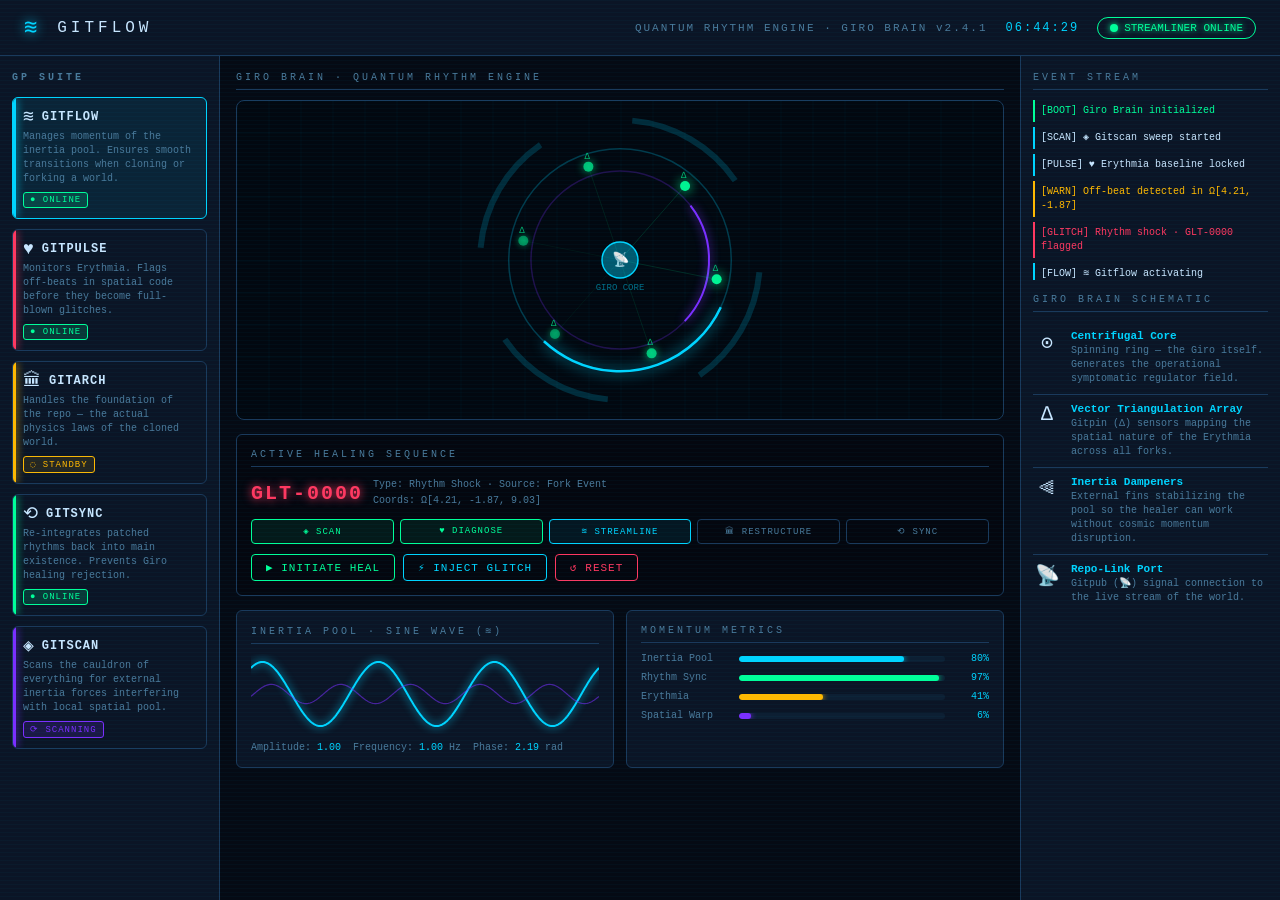
==== index.html @ 31a095eb "Plan: rebuild dashboard as Bio-Digital Feedback Loop Co-authored-by: www-infinity4 <269986462+www-in" ====
<!DOCTYPE html>
<html lang="en">
<head>
  <meta charset="UTF-8" />
  <meta name="viewport" content="width=device-width, initial-scale=1.0" />
  <title>Gitflow ≋ — The Streamliner AI</title>
  <style>
    /* ─── Reset & Base ─────────────────────────────────────────────────── */
    *, *::before, *::after { box-sizing: border-box; margin: 0; padding: 0; }

    :root {
      --bg:         #050a14;
      --panel:      #0b1526;
      --border:     #1a3a5c;
      --accent:     #00d4ff;
      --accent2:    #7b2fff;
      --green:      #00ff99;
      --amber:      #ffb800;
      --red:        #ff3860;
      --text:       #c8e6ff;
      --text-dim:   #4a7a9b;
      --glow:       0 0 12px var(--accent);
    }

    html, body {
      height: 100%;
      background: var(--bg);
      color: var(--text);
      font-family: 'Courier New', Courier, monospace;
      font-size: 13px;
      overflow-x: hidden;
    }

    /* ─── Scanline overlay ─────────────────────────────────────────────── */
    body::before {
      content: '';
      pointer-events: none;
      position: fixed;
      inset: 0;
      background: repeating-linear-gradient(
        0deg,
        transparent,
        transparent 3px,
        rgba(0,212,255,.03) 3px,
        rgba(0,212,255,.03) 4px
      );
      z-index: 9999;
    }

    /* ─── Layout ───────────────────────────────────────────────────────── */
    .shell {
      display: grid;
      grid-template-rows: 56px 1fr;
      grid-template-columns: 220px 1fr 260px;
      height: 100vh;
      gap: 0;
    }

    /* ─── Top bar ──────────────────────────────────────────────────────── */
    .topbar {
      grid-column: 1 / -1;
      display: flex;
      align-items: center;
      gap: 18px;
      padding: 0 24px;
      border-bottom: 1px solid var(--border);
      background: var(--panel);
      position: relative;
    }
    .topbar .logo {
      font-size: 22px;
      letter-spacing: 2px;
      color: var(--accent);
      text-shadow: var(--glow);
    }
    .topbar .title {
      font-size: 16px;
      letter-spacing: 4px;
      text-transform: uppercase;
    }
    .topbar .subtitle {
      color: var(--text-dim);
      font-size: 11px;
      letter-spacing: 2px;
      margin-left: auto;
    }
    .topbar .clock {
      color: var(--accent);
      font-size: 12px;
      letter-spacing: 2px;
    }
    #status-pill {
      display: flex;
      align-items: center;
      gap: 6px;
      padding: 4px 12px;
      border: 1px solid var(--green);
      border-radius: 20px;
      font-size: 11px;
      color: var(--green);
      text-shadow: 0 0 6px var(--green);
    }
    .pulse-dot {
      width: 8px; height: 8px;
      border-radius: 50%;
      background: var(--green);
      box-shadow: 0 0 6px var(--green);
      animation: blink 1.2s ease-in-out infinite;
    }

    /* ─── Left sidebar — GP Suite ──────────────────────────────────────── */
    .sidebar-left {
      border-right: 1px solid var(--border);
      background: var(--panel);
      padding: 16px 12px;
      overflow-y: auto;
    }
    .sidebar-left h2 {
      font-size: 10px;
      letter-spacing: 3px;
      color: var(--text-dim);
      text-transform: uppercase;
      margin-bottom: 14px;
    }
    .ai-card {
      border: 1px solid var(--border);
      border-radius: 6px;
      padding: 10px;
      margin-bottom: 10px;
      cursor: pointer;
      transition: border-color .2s, background .2s;
      position: relative;
      overflow: hidden;
    }
    .ai-card::before {
      content: '';
      position: absolute;
      left: 0; top: 0; bottom: 0;
      width: 3px;
    }
    .ai-card:hover { background: rgba(0,212,255,.05); }
    .ai-card.active { border-color: var(--accent); background: rgba(0,212,255,.08); }

    .ai-card[data-ai="gitflow"]::before   { background: var(--accent); box-shadow: 0 0 8px var(--accent); }
    .ai-card[data-ai="gitpulse"]::before  { background: var(--red);    box-shadow: 0 0 8px var(--red); }
    .ai-card[data-ai="gitarch"]::before   { background: var(--amber);  box-shadow: 0 0 8px var(--amber); }
    .ai-card[data-ai="gitsync"]::before   { background: var(--green);  box-shadow: 0 0 8px var(--green); }
    .ai-card[data-ai="gitscan"]::before   { background: var(--accent2);box-shadow: 0 0 8px var(--accent2); }

    .ai-header { display: flex; align-items: center; gap: 8px; margin-bottom: 4px; }
    .ai-symbol { font-size: 18px; line-height: 1; }
    .ai-name   { font-size: 12px; font-weight: bold; letter-spacing: 1px; }
    .ai-role   { font-size: 10px; color: var(--text-dim); line-height: 1.4; }
    .ai-badge  {
      font-size: 9px;
      padding: 2px 6px;
      border-radius: 3px;
      margin-top: 6px;
      display: inline-block;
      letter-spacing: 1px;
      text-transform: uppercase;
    }
    .badge-online  { background: rgba(0,255,153,.15); color: var(--green); border: 1px solid var(--green); }
    .badge-standby { background: rgba(255,184,0,.1);  color: var(--amber); border: 1px solid var(--amber); }
    .badge-scan    { background: rgba(123,47,255,.15); color: var(--accent2); border: 1px solid var(--accent2); }

    /* ─── Centre — Main canvas ─────────────────────────────────────────── */
    .main {
      padding: 16px;
      display: flex;
      flex-direction: column;
      gap: 14px;
      overflow-y: auto;
    }

    .section-title {
      font-size: 10px;
      letter-spacing: 3px;
      color: var(--text-dim);
      text-transform: uppercase;
      border-bottom: 1px solid var(--border);
      padding-bottom: 6px;
      margin-bottom: 10px;
    }

    /* Giro Brain canvas */
    #giro-canvas-wrap {
      position: relative;
      width: 100%;
      aspect-ratio: 16/9;
      max-height: 320px;
      background: #020810;
      border: 1px solid var(--border);
      border-radius: 8px;
      overflow: hidden;
    }
    #giro-canvas { display: block; width: 100%; height: 100%; }

    /* Inertia pool + flow controls */
    .flow-row {
      display: grid;
      grid-template-columns: 1fr 1fr;
      gap: 12px;
    }
    .panel-box {
      background: var(--panel);
      border: 1px solid var(--border);
      border-radius: 6px;
      padding: 14px;
    }

    /* Sine wave canvas */
    #wave-canvas { display: block; width: 100%; }

    /* Momentum meter */
    .meter-row {
      display: flex;
      align-items: center;
      gap: 8px;
      margin-bottom: 8px;
    }
    .meter-label { width: 90px; font-size: 10px; color: var(--text-dim); }
    .meter-bar {
      flex: 1;
      height: 6px;
      background: #0d1f33;
      border-radius: 3px;
      overflow: hidden;
    }
    .meter-fill {
      height: 100%;
      border-radius: 3px;
      transition: width .4s;
    }
    .meter-fill.accent  { background: var(--accent);  box-shadow: 0 0 6px var(--accent); }
    .meter-fill.green   { background: var(--green);   box-shadow: 0 0 6px var(--green); }
    .meter-fill.amber   { background: var(--amber);   box-shadow: 0 0 6px var(--amber); }
    .meter-fill.accent2 { background: var(--accent2); box-shadow: 0 0 6px var(--accent2); }
    .meter-val { width: 36px; text-align: right; font-size: 10px; color: var(--accent); }

    /* Action buttons */
    .btn-row { display: flex; gap: 8px; flex-wrap: wrap; margin-top: 8px; }
    .btn {
      padding: 6px 14px;
      border: 1px solid var(--accent);
      background: transparent;
      color: var(--accent);
      font-family: inherit;
      font-size: 11px;
      letter-spacing: 1px;
      cursor: pointer;
      border-radius: 4px;
      transition: background .2s, box-shadow .2s;
    }
    .btn:hover {
      background: rgba(0,212,255,.12);
      box-shadow: var(--glow);
    }
    .btn.danger {
      border-color: var(--red);
      color: var(--red);
    }
    .btn.danger:hover {
      background: rgba(255,56,96,.12);
      box-shadow: 0 0 10px var(--red);
    }
    .btn.success {
      border-color: var(--green);
      color: var(--green);
    }
    .btn.success:hover {
      background: rgba(0,255,153,.12);
      box-shadow: 0 0 10px var(--green);
    }

    /* ─── Right sidebar — Events & Schematic ───────────────────────────── */
    .sidebar-right {
      border-left: 1px solid var(--border);
      background: var(--panel);
      padding: 16px 12px;
      overflow-y: auto;
      display: flex;
      flex-direction: column;
      gap: 14px;
    }

    /* Event log */
    #event-log {
      list-style: none;
      display: flex;
      flex-direction: column;
      gap: 5px;
      max-height: 180px;
      overflow-y: auto;
    }
    #event-log li {
      font-size: 10px;
      padding: 4px 6px;
      border-left: 2px solid var(--border);
      line-height: 1.4;
    }
    #event-log li.info  { border-color: var(--accent); }
    #event-log li.warn  { border-color: var(--amber);  color: var(--amber); }
    #event-log li.error { border-color: var(--red);    color: var(--red); }
    #event-log li.ok    { border-color: var(--green);  color: var(--green); }

    /* Schematic legend */
    .schematic-item {
      display: flex;
      align-items: flex-start;
      gap: 10px;
      padding: 8px 0;
      border-bottom: 1px solid var(--border);
    }
    .schematic-item:last-child { border-bottom: none; }
    .schematic-icon { font-size: 20px; flex-shrink: 0; width: 28px; text-align: center; }
    .schematic-info h4 { font-size: 11px; margin-bottom: 2px; color: var(--accent); }
    .schematic-info p  { font-size: 10px; color: var(--text-dim); line-height: 1.4; }

    /* ─── Glitch healing panel ─────────────────────────────────────────── */
    .heal-panel {
      background: #04070f;
      border: 1px solid var(--border);
      border-radius: 6px;
      padding: 14px;
    }
    .heal-target {
      display: flex;
      align-items: center;
      gap: 10px;
      margin-bottom: 10px;
    }
    .glitch-id {
      font-size: 20px;
      font-weight: bold;
      color: var(--red);
      text-shadow: 0 0 10px var(--red);
      letter-spacing: 2px;
    }
    .glitch-meta { font-size: 10px; color: var(--text-dim); line-height: 1.6; }
    .progress-steps {
      display: flex;
      gap: 6px;
      margin-bottom: 10px;
      flex-wrap: wrap;
    }
    .step {
      flex: 1;
      min-width: 80px;
      padding: 6px 4px;
      text-align: center;
      border: 1px solid var(--border);
      border-radius: 4px;
      font-size: 9px;
      letter-spacing: 1px;
      text-transform: uppercase;
      transition: all .3s;
    }
    .step.done    { border-color: var(--green);  color: var(--green);  background: rgba(0,255,153,.08); }
    .step.active  { border-color: var(--accent); color: var(--accent); background: rgba(0,212,255,.08);
                    animation: step-glow .8s ease-in-out infinite alternate; }
    .step.pending { color: var(--text-dim); }

    /* ─── Keyframes ────────────────────────────────────────────────────── */
    @keyframes blink {
      0%, 100% { opacity: 1; }
      50%       { opacity: .2; }
    }
    @keyframes step-glow {
      from { box-shadow: none; }
      to   { box-shadow: 0 0 8px var(--accent); }
    }
    @keyframes spin {
      from { transform: rotate(0deg); }
      to   { transform: rotate(360deg); }
    }

    /* ─── Responsive tweaks ────────────────────────────────────────────── */
    @media (max-width: 900px) {
      .shell {
        grid-template-columns: 1fr;
        grid-template-rows: 56px auto auto auto;
      }
      .sidebar-left, .sidebar-right { border: none; border-bottom: 1px solid var(--border); }
      .flow-row { grid-template-columns: 1fr; }
    }
  </style>
</head>
<body>
<div class="shell">

  <!-- ── Top bar ─────────────────────────────────────────────────────── -->
  <header class="topbar">
    <span class="logo">≋</span>
    <span class="title">Gitflow</span>
    <span class="subtitle">QUANTUM RHYTHM ENGINE · GIRO BRAIN v2.4.1</span>
    <span class="clock" id="clock">--:--:--</span>
    <div id="status-pill">
      <div class="pulse-dot"></div>
      STREAMLINER ONLINE
    </div>
  </header>

  <!-- ── Left sidebar — GP Suite ─────────────────────────────────────── -->
  <aside class="sidebar-left">
    <h2>GP Suite</h2>

    <div class="ai-card active" data-ai="gitflow" onclick="selectAI('gitflow')">
      <div class="ai-header">
        <span class="ai-symbol">≋</span>
        <span class="ai-name">GITFLOW</span>
      </div>
      <div class="ai-role">Manages momentum of the inertia pool. Ensures smooth transitions when cloning or forking a world.</div>
      <span class="ai-badge badge-online">● Online</span>
    </div>

    <div class="ai-card" data-ai="gitpulse" onclick="selectAI('gitpulse')">
      <div class="ai-header">
        <span class="ai-symbol">♥</span>
        <span class="ai-name">GITPULSE</span>
      </div>
      <div class="ai-role">Monitors Erythmia. Flags off-beats in spatial code before they become full-blown glitches.</div>
      <span class="ai-badge badge-online">● Online</span>
    </div>

    <div class="ai-card" data-ai="gitarch" onclick="selectAI('gitarch')">
      <div class="ai-header">
        <span class="ai-symbol">🏛</span>
        <span class="ai-name">GITARCH</span>
      </div>
      <div class="ai-role">Handles the foundation of the repo — the actual physics laws of the cloned world.</div>
      <span class="ai-badge badge-standby">◌ Standby</span>
    </div>

    <div class="ai-card" data-ai="gitsync" onclick="selectAI('gitsync')">
      <div class="ai-header">
        <span class="ai-symbol">⟲</span>
        <span class="ai-name">GITSYNC</span>
      </div>
      <div class="ai-role">Re-integrates patched rhythms back into main existence. Prevents Giro healing rejection.</div>
      <span class="ai-badge badge-online">● Online</span>
    </div>

    <div class="ai-card" data-ai="gitscan" onclick="selectAI('gitscan')">
      <div class="ai-header">
        <span class="ai-symbol">◈</span>
        <span class="ai-name">GITSCAN</span>
      </div>
      <div class="ai-role">Scans the cauldron of everything for external inertia forces interfering with local spatial pool.</div>
      <span class="ai-badge badge-scan">⟳ Scanning</span>
    </div>
  </aside>

  <!-- ── Main canvas ──────────────────────────────────────────────────── -->
  <main class="main">

    <!-- Giro Brain -->
    <div>
      <div class="section-title">Giro Brain · Quantum Rhythm Engine</div>
      <div id="giro-canvas-wrap">
        <canvas id="giro-canvas"></canvas>
      </div>
    </div>

    <!-- World-Glitch Healing Panel -->
    <div class="heal-panel">
      <div class="section-title">Active Healing Sequence</div>
      <div class="heal-target">
        <span class="glitch-id" id="glitch-id">GLT-0000</span>
        <div class="glitch-meta">
          <div id="glitch-type">Type: Rhythm Shock · Source: Fork Event</div>
          <div id="glitch-coords">Coords: Ω[4.21, -1.87, 9.03]</div>
        </div>
      </div>
      <div class="progress-steps" id="heal-steps">
        <div class="step done"   id="step-scan">◈ SCAN</div>
        <div class="step done"   id="step-diag">♥ DIAGNOSE</div>
        <div class="step active" id="step-flow">≋ STREAMLINE</div>
        <div class="step pending" id="step-arch">🏛 RESTRUCTURE</div>
        <div class="step pending" id="step-sync">⟲ SYNC</div>
      </div>
      <div class="btn-row">
        <button class="btn success" onclick="startHeal()">▶ INITIATE HEAL</button>
        <button class="btn" onclick="injectGlitch()">⚡ INJECT GLITCH</button>
        <button class="btn danger" onclick="resetHeal()">↺ RESET</button>
      </div>
    </div>

    <!-- Flow controls row -->
    <div class="flow-row">

      <!-- Inertia sine wave -->
      <div class="panel-box">
        <div class="section-title">Inertia Pool · Sine Wave (≋)</div>
        <canvas id="wave-canvas" height="80"></canvas>
        <div style="margin-top:8px; font-size:10px; color:var(--text-dim);">
          Amplitude: <span id="wave-amp" style="color:var(--accent)">1.00</span>&nbsp;
          Frequency: <span id="wave-freq" style="color:var(--accent)">1.00</span> Hz&nbsp;
          Phase: <span id="wave-phase" style="color:var(--accent)">0.00</span> rad
        </div>
      </div>

      <!-- Momentum meters -->
      <div class="panel-box">
        <div class="section-title">Momentum Metrics</div>
        <div class="meter-row">
          <div class="meter-label">Inertia Pool</div>
          <div class="meter-bar"><div class="meter-fill accent" id="m-inertia" style="width:78%"></div></div>
          <div class="meter-val" id="v-inertia">78%</div>
        </div>
        <div class="meter-row">
          <div class="meter-label">Rhythm Sync</div>
          <div class="meter-bar"><div class="meter-fill green" id="m-rhythm" style="width:91%"></div></div>
          <div class="meter-val" id="v-rhythm">91%</div>
        </div>
        <div class="meter-row">
          <div class="meter-label">Erythmia</div>
          <div class="meter-bar"><div class="meter-fill amber" id="m-erythmia" style="width:34%"></div></div>
          <div class="meter-val" id="v-erythmia">34%</div>
        </div>
        <div class="meter-row">
          <div class="meter-label">Spatial Warp</div>
          <div class="meter-bar"><div class="meter-fill accent2" id="m-warp" style="width:12%"></div></div>
          <div class="meter-val" id="v-warp">12%</div>
        </div>
      </div>
    </div>

  </main>

  <!-- ── Right sidebar — Events & Schematic ──────────────────────────── -->
  <aside class="sidebar-right">

    <div>
      <div class="section-title">Event Stream</div>
      <ul id="event-log">
        <li class="ok">[BOOT] Giro Brain initialized</li>
        <li class="info">[SCAN] ◈ Gitscan sweep started</li>
        <li class="info">[PULSE] ♥ Erythmia baseline locked</li>
        <li class="warn">[WARN] Off-beat detected in Ω[4.21, -1.87]</li>
        <li class="error">[GLITCH] Rhythm shock · GLT-0000 flagged</li>
        <li class="info">[FLOW] ≋ Gitflow activating streamliner</li>
      </ul>
    </div>

    <div>
      <div class="section-title">Giro Brain Schematic</div>

      <div class="schematic-item">
        <div class="schematic-icon">⊙</div>
        <div class="schematic-info">
          <h4>Centrifugal Core</h4>
          <p>Spinning ring — the Giro itself. Generates the operational symptomatic regulator field.</p>
        </div>
      </div>

      <div class="schematic-item">
        <div class="schematic-icon">∆</div>
        <div class="schematic-info">
          <h4>Vector Triangulation Array</h4>
          <p>Gitpin (∆) sensors mapping the spatial nature of the Erythmia across all forks.</p>
        </div>
      </div>

      <div class="schematic-item">
        <div class="schematic-icon">⫷</div>
        <div class="schematic-info">
          <h4>Inertia Dampeners</h4>
          <p>External fins stabilizing the pool so the healer can work without cosmic momentum disruption.</p>
        </div>
      </div>

      <div class="schematic-item">
        <div class="schematic-icon">📡</div>
        <div class="schematic-info">
          <h4>Repo-Link Port</h4>
          <p>Gitpub (📡) signal connection to the live stream of the world.</p>
        </div>
      </div>
    </div>

  </aside>

</div><!-- .shell -->

<script>
/* ================================================================
   GITFLOW ≋ — The Streamliner AI
   Dashboard runtime — all vanilla JS / Canvas
   ================================================================ */

// ── Clock ────────────────────────────────────────────────────────
function updateClock() {
  document.getElementById('clock').textContent =
    new Date().toLocaleTimeString('en-GB', { hour12: false });
}
updateClock();
setInterval(updateClock, 1000);

// ── AI card selection ─────────────────────────────────────────────
function selectAI(name) {
  document.querySelectorAll('.ai-card').forEach(c => c.classList.remove('active'));
  const card = document.querySelector('[data-ai="' + name + '"]');
  if (card) card.classList.add('active');
  addEvent('info', '[SELECT] ' + name.toUpperCase() + ' brought into focus');
}

// ── Event log ─────────────────────────────────────────────────────
const MAX_LOG = 30;
function addEvent(type, msg) {
  const log = document.getElementById('event-log');
  const li  = document.createElement('li');
  li.className = type;
  li.textContent = msg;
  log.prepend(li);
  while (log.children.length > MAX_LOG) log.removeChild(log.lastChild);
}

// ── Giro Brain Canvas ─────────────────────────────────────────────
const giroCanvas = document.getElementById('giro-canvas');
const gCtx = giroCanvas.getContext('2d');
let giroTime = 0;

function resizeGiroCanvas() {
  const wrap = document.getElementById('giro-canvas-wrap');
  giroCanvas.width  = wrap.clientWidth;
  giroCanvas.height = wrap.clientHeight;
}
resizeGiroCanvas();
window.addEventListener('resize', resizeGiroCanvas);

function drawGiro(ts) {
  giroTime = ts * 0.001;
  const W = giroCanvas.width, H = giroCanvas.height;
  const cx = W / 2, cy = H / 2;

  gCtx.clearRect(0, 0, W, H);

  // Background grid
  gCtx.strokeStyle = 'rgba(0,212,255,0.04)';
  gCtx.lineWidth = 1;
  for (let x = 0; x < W; x += 32) {
    gCtx.beginPath(); gCtx.moveTo(x, 0); gCtx.lineTo(x, H); gCtx.stroke();
  }
  for (let y = 0; y < H; y += 32) {
    gCtx.beginPath(); gCtx.moveTo(0, y); gCtx.lineTo(W, y); gCtx.stroke();
  }

  // Inertia Dampener fins (4 outer arcs)
  const dampR = Math.min(W, H) * 0.44;
  for (let i = 0; i < 4; i++) {
    const ang = (i / 4) * Math.PI * 2 + giroTime * 0.08;
    gCtx.beginPath();
    gCtx.arc(cx, cy, dampR, ang, ang + Math.PI * 0.28);
    gCtx.strokeStyle = 'rgba(0,212,255,0.18)';
    gCtx.lineWidth = 6;
    gCtx.stroke();
  }

  // Centrifugal Core — spinning double ring
  const r1 = Math.min(W, H) * 0.35;
  const r2 = Math.min(W, H) * 0.28;
  const angle1 =  giroTime * 0.4;
  const angle2 = -giroTime * 0.6;

  // Outer ring
  gCtx.beginPath();
  gCtx.arc(cx, cy, r1, 0, Math.PI * 2);
  gCtx.strokeStyle = 'rgba(0,212,255,0.25)';
  gCtx.lineWidth = 1.5;
  gCtx.stroke();

  // Spinning arc on outer ring
  gCtx.beginPath();
  gCtx.arc(cx, cy, r1, angle1, angle1 + Math.PI * 0.6);
  gCtx.strokeStyle = '#00d4ff';
  gCtx.lineWidth = 2.5;
  gCtx.shadowColor = '#00d4ff';
  gCtx.shadowBlur = 14;
  gCtx.stroke();
  gCtx.shadowBlur = 0;

  // Inner ring
  gCtx.beginPath();
  gCtx.arc(cx, cy, r2, 0, Math.PI * 2);
  gCtx.strokeStyle = 'rgba(123,47,255,0.25)';
  gCtx.lineWidth = 1.5;
  gCtx.stroke();

  // Spinning arc on inner ring (reverse)
  gCtx.beginPath();
  gCtx.arc(cx, cy, r2, angle2, angle2 + Math.PI * 0.45);
  gCtx.strokeStyle = '#7b2fff';
  gCtx.lineWidth = 2;
  gCtx.shadowColor = '#7b2fff';
  gCtx.shadowBlur = 10;
  gCtx.stroke();
  gCtx.shadowBlur = 0;

  // Vector Triangulation Array — 6 Gitpin ∆ nodes orbiting
  const nodeR = Math.min(W, H) * 0.31;
  for (let i = 0; i < 6; i++) {
    const a = (i / 6) * Math.PI * 2 + giroTime * 0.18;
    const nx = cx + Math.cos(a) * nodeR;
    const ny = cy + Math.sin(a) * nodeR;

    // Node circle
    gCtx.beginPath();
    gCtx.arc(nx, ny, 5, 0, Math.PI * 2);
    const pulse = (Math.sin(giroTime * 2 + i) + 1) / 2;
    gCtx.fillStyle = `rgba(0,255,153,${0.4 + pulse * 0.6})`;
    gCtx.shadowColor = '#00ff99';
    gCtx.shadowBlur = 6 + pulse * 6;
    gCtx.fill();
    gCtx.shadowBlur = 0;

    // Triangle symbol
    gCtx.fillStyle = 'rgba(0,255,153,0.7)';
    gCtx.font = '9px Courier New';
    gCtx.fillText('∆', nx - 4, ny - 8);

    // Line to centre
    gCtx.beginPath();
    gCtx.moveTo(cx, cy);
    gCtx.lineTo(nx, ny);
    gCtx.strokeStyle = `rgba(0,255,153,${0.05 + pulse * 0.1})`;
    gCtx.lineWidth = 1;
    gCtx.stroke();
  }

  // Repo-Link Port — central 📡 indicator
  const coreR = 18;
  gCtx.beginPath();
  gCtx.arc(cx, cy, coreR, 0, Math.PI * 2);
  const corePulse = (Math.sin(giroTime * 1.5) + 1) / 2;
  gCtx.fillStyle = `rgba(0,212,255,${0.15 + corePulse * 0.25})`;
  gCtx.fill();
  gCtx.strokeStyle = '#00d4ff';
  gCtx.lineWidth = 1.5;
  gCtx.stroke();

  gCtx.fillStyle = '#00d4ff';
  gCtx.font = '14px serif';
  gCtx.textAlign = 'center';
  gCtx.textBaseline = 'middle';
  gCtx.fillText('📡', cx, cy);
  gCtx.textAlign = 'left';
  gCtx.textBaseline = 'alphabetic';

  // Label
  gCtx.fillStyle = 'rgba(0,212,255,0.5)';
  gCtx.font = '9px Courier New';
  gCtx.textAlign = 'center';
  gCtx.fillText('GIRO CORE', cx, cy + 30);
  gCtx.textAlign = 'left';

  requestAnimationFrame(drawGiro);
}
requestAnimationFrame(drawGiro);

// ── Sine Wave canvas (inertia pool) ───────────────────────────────
const waveCanvas = document.getElementById('wave-canvas');
const wCtx = waveCanvas.getContext('2d');
let waveTime = 0;
let waveAmplitude = 1.0;
let waveFrequency = 1.0;

function resizeWaveCanvas() {
  waveCanvas.width = waveCanvas.parentElement.clientWidth - 28;
}
resizeWaveCanvas();
window.addEventListener('resize', resizeWaveCanvas);

function drawWave(ts) {
  waveTime = ts * 0.001;
  const W = waveCanvas.width, H = waveCanvas.height;
  wCtx.clearRect(0, 0, W, H);

  // Grid
  wCtx.strokeStyle = 'rgba(0,212,255,0.05)';
  wCtx.lineWidth = 1;
  wCtx.beginPath(); wCtx.moveTo(0, H / 2); wCtx.lineTo(W, H / 2); wCtx.stroke();

  // Main wave (≋)
  const amp  = (H / 2 - 8) * waveAmplitude;
  const freq = waveFrequency;
  wCtx.beginPath();
  for (let x = 0; x <= W; x++) {
    const t = (x / W) * Math.PI * 2 * 3 * freq - waveTime * 2;
    const y = H / 2 + Math.sin(t) * amp;
    x === 0 ? wCtx.moveTo(x, y) : wCtx.lineTo(x, y);
  }
  wCtx.strokeStyle = '#00d4ff';
  wCtx.lineWidth = 2;
  wCtx.shadowColor = '#00d4ff';
  wCtx.shadowBlur = 8;
  wCtx.stroke();
  wCtx.shadowBlur = 0;

  // Secondary harmonic (dampened)
  wCtx.beginPath();
  for (let x = 0; x <= W; x++) {
    const t = (x / W) * Math.PI * 2 * 5 * freq - waveTime * 3.1;
    const y = H / 2 + Math.sin(t) * amp * 0.3;
    x === 0 ? wCtx.moveTo(x, y) : wCtx.lineTo(x, y);
  }
  wCtx.strokeStyle = 'rgba(123,47,255,0.55)';
  wCtx.lineWidth = 1.2;
  wCtx.stroke();

  // Update labels
  document.getElementById('wave-amp').textContent   = waveAmplitude.toFixed(2);
  document.getElementById('wave-freq').textContent  = waveFrequency.toFixed(2);
  document.getElementById('wave-phase').textContent = ((waveTime * 2) % (Math.PI * 2)).toFixed(2);

  requestAnimationFrame(drawWave);
}
requestAnimationFrame(drawWave);

// ── Momentum meters auto-fluctuation ─────────────────────────────
const meters = [
  { fill: 'm-inertia',  val: 'v-inertia',  base: 78, spread: 12, cls: 'accent'  },
  { fill: 'm-rhythm',   val: 'v-rhythm',   base: 91, spread:  6, cls: 'green'   },
  { fill: 'm-erythmia', val: 'v-erythmia', base: 34, spread: 18, cls: 'amber'   },
  { fill: 'm-warp',     val: 'v-warp',     base: 12, spread:  8, cls: 'accent2' },
];
let meterPhase = 0;
function updateMeters() {
  meterPhase += 0.04;
  meters.forEach((m, i) => {
    const v = Math.max(2, Math.min(99,
      m.base + Math.sin(meterPhase + i * 1.3) * m.spread));
    const vr = Math.round(v);
    document.getElementById(m.fill).style.width = vr + '%';
    document.getElementById(m.val).textContent  = vr + '%';
  });
}
setInterval(updateMeters, 250);

// ── Healing sequence ──────────────────────────────────────────────
const STEPS = ['step-scan', 'step-diag', 'step-flow', 'step-arch', 'step-sync'];
let healIndex = 2; // 0-based current step (scan & diag pre-done)
let healTimer = null;

function setStepState(idx, state) {
  const el = document.getElementById(STEPS[idx]);
  if (!el) return;
  el.className = 'step ' + state;
}

function advanceHeal() {
  if (healIndex >= STEPS.length) {
    addEvent('ok', '[HEAL] ✓ Glitch ' + document.getElementById('glitch-id').textContent + ' resolved');
    clearInterval(healTimer);
    healTimer = null;
    // Increase wave amplitude briefly to show "relief"
    waveAmplitude = 0.4;
    waveFrequency = 0.7;
    setTimeout(() => { waveAmplitude = 1.0; waveFrequency = 1.0; }, 3000);
    return;
  }
  setStepState(healIndex - 1, 'done');
  setStepState(healIndex, 'active');
  const stepNames = ['scanning', 'diagnosing', 'streamlining', 'restructuring', 'syncing'];
  addEvent('info', '[HEAL] Step ' + (healIndex + 1) + '/5 — ' + stepNames[healIndex]);
  healIndex++;
}

function startHeal() {
  if (healTimer) return;
  if (healIndex >= STEPS.length) resetHeal();
  healTimer = setInterval(advanceHeal, 1600);
  addEvent('ok', '[FLOW] ≋ Heal sequence initiated for ' + document.getElementById('glitch-id').textContent);
}

function resetHeal() {
  clearInterval(healTimer);
  healTimer = null;
  healIndex = 2;
  STEPS.forEach((_, i) => setStepState(i, i < 2 ? 'done' : (i === 2 ? 'active' : 'pending')));
  addEvent('warn', '[RESET] Healing sequence reset');
  waveAmplitude = 1.0;
  waveFrequency = 1.0;
}

function injectGlitch() {
  const ids = ['GLT-' + String(Math.floor(Math.random() * 9999)).padStart(4, '0')];
  const types = [
    'Type: Rhythm Shock · Source: Fork Event',
    'Type: Inertia Overflow · Source: Clone Cascade',
    'Type: Phase Desync · Source: Parallel Branch',
    'Type: Erythmia Spike · Source: Merge Conflict',
  ];
  const coords = [
    'Coords: Ω[' + (Math.random() * 10 - 5).toFixed(2) + ', ' +
                    (Math.random() * 10 - 5).toFixed(2) + ', ' +
                    (Math.random() * 10).toFixed(2) + ']',
  ];
  document.getElementById('glitch-id').textContent   = ids[0];
  document.getElementById('glitch-type').textContent = types[Math.floor(Math.random() * types.length)];
  document.getElementById('glitch-coords').textContent = coords[0];
  resetHeal();
  healIndex = 0;
  STEPS.forEach((_, i) => setStepState(i, 'pending'));
  addEvent('error', '[GLITCH] New glitch injected: ' + ids[0]);
  waveAmplitude = 1.8;
  waveFrequency = 2.4;
  setTimeout(() => { waveAmplitude = 1.0; waveFrequency = 1.0; }, 2000);
}

// ── Periodic auto-events ──────────────────────────────────────────
const autoEvents = [
  ['info',  '[SCAN] ◈ Sector sweep complete — 0 new threats'],
  ['info',  '[PULSE] ♥ Erythmia within nominal range'],
  ['info',  '[FLOW] ≋ Inertia pool pressure: nominal'],
  ['info',  '[SYNC] ⟲ Rhythm patch queued for main existence'],
  ['warn',  '[WARN] Micro-turbulence in inertia pool detected'],
  ['info',  '[ARCH] 🏛 Physics constants verified'],
  ['ok',    '[REPO] 📡 Gitpub signal stable · 42 ms latency'],
  ['info',  '[FLOW] ≋ Streamliner dampeners engaged'],
];
let autoIdx = 0;
setInterval(() => {
  const ev = autoEvents[autoIdx % autoEvents.length];
  addEvent(ev[0], ev[1]);
  autoIdx++;
}, 3500);
</script>
</body>
</html>
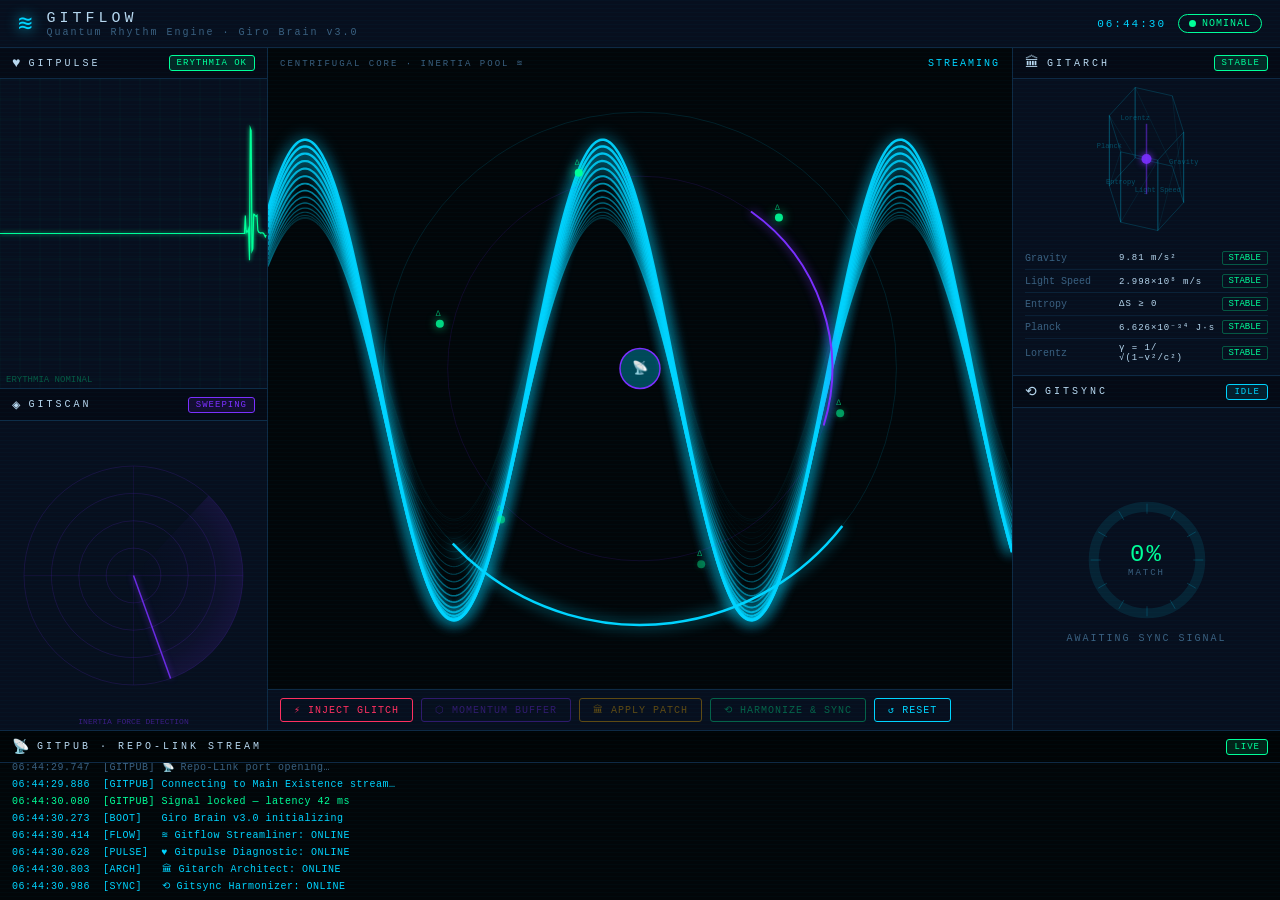
==== commit 80103155: "Save existing dashboard; plan F1 game build Co-authored-by: www-infinity4 <269986462+www-infinity4@u" ====
--- a/index.html
+++ b/index.html
@@ -3,928 +3,1094 @@
 <head>
   <meta charset="UTF-8" />
   <meta name="viewport" content="width=device-width, initial-scale=1.0" />
-  <title>Gitflow ≋ — The Streamliner AI</title>
+  <title>Gitflow ≋ — Quantum Rhythm Engine</title>
   <style>
-    /* ─── Reset & Base ─────────────────────────────────────────────────── */
+    /* ── Reset ───────────────────────────────────────────────────────── */
     *, *::before, *::after { box-sizing: border-box; margin: 0; padding: 0; }
 
     :root {
-      --bg:         #050a14;
-      --panel:      #0b1526;
-      --border:     #1a3a5c;
-      --accent:     #00d4ff;
-      --accent2:    #7b2fff;
-      --green:      #00ff99;
-      --amber:      #ffb800;
-      --red:        #ff3860;
-      --text:       #c8e6ff;
-      --text-dim:   #4a7a9b;
-      --glow:       0 0 12px var(--accent);
-    }
-
-    html, body {
-      height: 100%;
-      background: var(--bg);
-      color: var(--text);
-      font-family: 'Courier New', Courier, monospace;
-      font-size: 13px;
-      overflow-x: hidden;
-    }
-
-    /* ─── Scanline overlay ─────────────────────────────────────────────── */
-    body::before {
-      content: '';
-      pointer-events: none;
-      position: fixed;
-      inset: 0;
-      background: repeating-linear-gradient(
-        0deg,
-        transparent,
-        transparent 3px,
-        rgba(0,212,255,.03) 3px,
-        rgba(0,212,255,.03) 4px
-      );
-      z-index: 9999;
-    }
-
-    /* ─── Layout ───────────────────────────────────────────────────────── */
+      --bg:       #030810;
+      --panel:    #070f1e;
+      --border:   #0e2a45;
+      --accent:   #00d4ff;
+      --accent2:  #7b2fff;
+      --green:    #00ff99;
+      --amber:    #ffb800;
+      --red:      #ff3060;
+      --text:     #b8d8f0;
+      --dim:      #3a6080;
+      --glow-c:   0 0 14px var(--accent);
+    }
+
+    html, body { height: 100%; background: var(--bg); color: var(--text);
+      font-family: 'Courier New', Courier, monospace; font-size: 12px;
+      overflow: hidden; }
+
+    /* scanline overlay */
+    body::before { content: ''; pointer-events: none; position: fixed; inset: 0;
+      background: repeating-linear-gradient(0deg, transparent, transparent 3px,
+        rgba(0,212,255,.025) 3px, rgba(0,212,255,.025) 4px); z-index: 9999; }
+
+    /* ── Shell grid ──────────────────────────────────────────────────── */
     .shell {
       display: grid;
-      grid-template-rows: 56px 1fr;
-      grid-template-columns: 220px 1fr 260px;
+      grid-template-rows: 48px 1fr 170px;
+      grid-template-columns: 268px 1fr 268px;
       height: 100vh;
-      gap: 0;
-    }
-
-    /* ─── Top bar ──────────────────────────────────────────────────────── */
-    .topbar {
+    }
+
+    /* ── Header ──────────────────────────────────────────────────────── */
+    .hdr {
       grid-column: 1 / -1;
-      display: flex;
-      align-items: center;
-      gap: 18px;
-      padding: 0 24px;
+      display: flex; align-items: center; gap: 14px;
+      padding: 0 18px;
+      background: var(--panel);
       border-bottom: 1px solid var(--border);
-      background: var(--panel);
-      position: relative;
-    }
-    .topbar .logo {
-      font-size: 22px;
-      letter-spacing: 2px;
-      color: var(--accent);
-      text-shadow: var(--glow);
-    }
-    .topbar .title {
-      font-size: 16px;
-      letter-spacing: 4px;
-      text-transform: uppercase;
-    }
-    .topbar .subtitle {
-      color: var(--text-dim);
-      font-size: 11px;
-      letter-spacing: 2px;
-      margin-left: auto;
-    }
-    .topbar .clock {
-      color: var(--accent);
-      font-size: 12px;
-      letter-spacing: 2px;
-    }
-    #status-pill {
-      display: flex;
-      align-items: center;
-      gap: 6px;
-      padding: 4px 12px;
-      border: 1px solid var(--green);
-      border-radius: 20px;
-      font-size: 11px;
-      color: var(--green);
-      text-shadow: 0 0 6px var(--green);
-    }
-    .pulse-dot {
-      width: 8px; height: 8px;
-      border-radius: 50%;
-      background: var(--green);
-      box-shadow: 0 0 6px var(--green);
-      animation: blink 1.2s ease-in-out infinite;
-    }
-
-    /* ─── Left sidebar — GP Suite ──────────────────────────────────────── */
-    .sidebar-left {
+    }
+    .hdr-logo { font-size: 24px; color: var(--accent); text-shadow: var(--glow-c);
+      animation: waveBreath 3s ease-in-out infinite; }
+    .hdr-title { font-size: 15px; letter-spacing: 4px; text-transform: uppercase; }
+    .hdr-sub { color: var(--dim); font-size: 10px; letter-spacing: 2px; }
+    .hdr-right { margin-left: auto; display: flex; align-items: center; gap: 12px; }
+    #hdr-clock { font-size: 11px; color: var(--accent); letter-spacing: 2px; }
+    .status-pill { display: flex; align-items: center; gap: 6px;
+      padding: 3px 10px; border-radius: 20px; border: 1px solid;
+      font-size: 10px; letter-spacing: 1px; text-transform: uppercase;
+      transition: all .4s; }
+    .status-pill.ok    { border-color: var(--green);  color: var(--green); }
+    .status-pill.warn  { border-color: var(--amber);  color: var(--amber); }
+    .status-pill.error { border-color: var(--red);    color: var(--red); animation: redPulse 1s infinite; }
+    .status-pill.buffer{ border-color: var(--accent2);color: var(--accent2); }
+    .blink-dot { width: 7px; height: 7px; border-radius: 50%;
+      background: currentColor; animation: blink 1.1s infinite; }
+
+    /* ── Left pane ───────────────────────────────────────────────────── */
+    .pane-left {
+      grid-row: 2; grid-column: 1;
+      display: flex; flex-direction: column;
       border-right: 1px solid var(--border);
       background: var(--panel);
-      padding: 16px 12px;
-      overflow-y: auto;
-    }
-    .sidebar-left h2 {
-      font-size: 10px;
-      letter-spacing: 3px;
-      color: var(--text-dim);
-      text-transform: uppercase;
-      margin-bottom: 14px;
-    }
-    .ai-card {
-      border: 1px solid var(--border);
-      border-radius: 6px;
-      padding: 10px;
-      margin-bottom: 10px;
-      cursor: pointer;
-      transition: border-color .2s, background .2s;
+      overflow: hidden;
+    }
+
+    /* ── Center ──────────────────────────────────────────────────────── */
+    .pane-center {
+      grid-row: 2; grid-column: 2;
+      display: flex; flex-direction: column;
+      background: #020609;
       position: relative;
       overflow: hidden;
     }
-    .ai-card::before {
-      content: '';
-      position: absolute;
-      left: 0; top: 0; bottom: 0;
-      width: 3px;
-    }
-    .ai-card:hover { background: rgba(0,212,255,.05); }
-    .ai-card.active { border-color: var(--accent); background: rgba(0,212,255,.08); }
-
-    .ai-card[data-ai="gitflow"]::before   { background: var(--accent); box-shadow: 0 0 8px var(--accent); }
-    .ai-card[data-ai="gitpulse"]::before  { background: var(--red);    box-shadow: 0 0 8px var(--red); }
-    .ai-card[data-ai="gitarch"]::before   { background: var(--amber);  box-shadow: 0 0 8px var(--amber); }
-    .ai-card[data-ai="gitsync"]::before   { background: var(--green);  box-shadow: 0 0 8px var(--green); }
-    .ai-card[data-ai="gitscan"]::before   { background: var(--accent2);box-shadow: 0 0 8px var(--accent2); }
-
-    .ai-header { display: flex; align-items: center; gap: 8px; margin-bottom: 4px; }
-    .ai-symbol { font-size: 18px; line-height: 1; }
-    .ai-name   { font-size: 12px; font-weight: bold; letter-spacing: 1px; }
-    .ai-role   { font-size: 10px; color: var(--text-dim); line-height: 1.4; }
-    .ai-badge  {
-      font-size: 9px;
-      padding: 2px 6px;
-      border-radius: 3px;
-      margin-top: 6px;
-      display: inline-block;
-      letter-spacing: 1px;
-      text-transform: uppercase;
-    }
-    .badge-online  { background: rgba(0,255,153,.15); color: var(--green); border: 1px solid var(--green); }
-    .badge-standby { background: rgba(255,184,0,.1);  color: var(--amber); border: 1px solid var(--amber); }
-    .badge-scan    { background: rgba(123,47,255,.15); color: var(--accent2); border: 1px solid var(--accent2); }
-
-    /* ─── Centre — Main canvas ─────────────────────────────────────────── */
-    .main {
-      padding: 16px;
-      display: flex;
-      flex-direction: column;
-      gap: 14px;
-      overflow-y: auto;
-    }
-
-    .section-title {
-      font-size: 10px;
-      letter-spacing: 3px;
-      color: var(--text-dim);
-      text-transform: uppercase;
-      border-bottom: 1px solid var(--border);
-      padding-bottom: 6px;
-      margin-bottom: 10px;
-    }
-
-    /* Giro Brain canvas */
-    #giro-canvas-wrap {
-      position: relative;
-      width: 100%;
-      aspect-ratio: 16/9;
-      max-height: 320px;
-      background: #020810;
-      border: 1px solid var(--border);
-      border-radius: 8px;
-      overflow: hidden;
-    }
-    #giro-canvas { display: block; width: 100%; height: 100%; }
-
-    /* Inertia pool + flow controls */
-    .flow-row {
-      display: grid;
-      grid-template-columns: 1fr 1fr;
-      gap: 12px;
-    }
-    .panel-box {
-      background: var(--panel);
-      border: 1px solid var(--border);
-      border-radius: 6px;
-      padding: 14px;
-    }
-
-    /* Sine wave canvas */
-    #wave-canvas { display: block; width: 100%; }
-
-    /* Momentum meter */
-    .meter-row {
-      display: flex;
-      align-items: center;
-      gap: 8px;
-      margin-bottom: 8px;
-    }
-    .meter-label { width: 90px; font-size: 10px; color: var(--text-dim); }
-    .meter-bar {
-      flex: 1;
-      height: 6px;
-      background: #0d1f33;
-      border-radius: 3px;
-      overflow: hidden;
-    }
-    .meter-fill {
-      height: 100%;
-      border-radius: 3px;
-      transition: width .4s;
-    }
-    .meter-fill.accent  { background: var(--accent);  box-shadow: 0 0 6px var(--accent); }
-    .meter-fill.green   { background: var(--green);   box-shadow: 0 0 6px var(--green); }
-    .meter-fill.amber   { background: var(--amber);   box-shadow: 0 0 6px var(--amber); }
-    .meter-fill.accent2 { background: var(--accent2); box-shadow: 0 0 6px var(--accent2); }
-    .meter-val { width: 36px; text-align: right; font-size: 10px; color: var(--accent); }
-
-    /* Action buttons */
-    .btn-row { display: flex; gap: 8px; flex-wrap: wrap; margin-top: 8px; }
-    .btn {
-      padding: 6px 14px;
-      border: 1px solid var(--accent);
-      background: transparent;
-      color: var(--accent);
-      font-family: inherit;
-      font-size: 11px;
-      letter-spacing: 1px;
-      cursor: pointer;
-      border-radius: 4px;
-      transition: background .2s, box-shadow .2s;
-    }
-    .btn:hover {
-      background: rgba(0,212,255,.12);
-      box-shadow: var(--glow);
-    }
-    .btn.danger {
-      border-color: var(--red);
-      color: var(--red);
-    }
-    .btn.danger:hover {
-      background: rgba(255,56,96,.12);
-      box-shadow: 0 0 10px var(--red);
-    }
-    .btn.success {
-      border-color: var(--green);
-      color: var(--green);
-    }
-    .btn.success:hover {
-      background: rgba(0,255,153,.12);
-      box-shadow: 0 0 10px var(--green);
-    }
-
-    /* ─── Right sidebar — Events & Schematic ───────────────────────────── */
-    .sidebar-right {
+
+    /* ── Right pane ──────────────────────────────────────────────────── */
+    .pane-right {
+      grid-row: 2; grid-column: 3;
+      display: flex; flex-direction: column;
       border-left: 1px solid var(--border);
       background: var(--panel);
-      padding: 16px 12px;
-      overflow-y: auto;
-      display: flex;
-      flex-direction: column;
-      gap: 14px;
-    }
-
-    /* Event log */
-    #event-log {
-      list-style: none;
-      display: flex;
-      flex-direction: column;
-      gap: 5px;
-      max-height: 180px;
-      overflow-y: auto;
-    }
-    #event-log li {
-      font-size: 10px;
-      padding: 4px 6px;
-      border-left: 2px solid var(--border);
-      line-height: 1.4;
-    }
-    #event-log li.info  { border-color: var(--accent); }
-    #event-log li.warn  { border-color: var(--amber);  color: var(--amber); }
-    #event-log li.error { border-color: var(--red);    color: var(--red); }
-    #event-log li.ok    { border-color: var(--green);  color: var(--green); }
-
-    /* Schematic legend */
-    .schematic-item {
-      display: flex;
-      align-items: flex-start;
-      gap: 10px;
-      padding: 8px 0;
+      overflow: hidden;
+    }
+
+    /* ── Terminal ────────────────────────────────────────────────────── */
+    .pane-terminal {
+      grid-column: 1 / -1; grid-row: 3;
+      background: #020609;
+      border-top: 1px solid var(--border);
+      display: flex; flex-direction: column;
+      overflow: hidden;
+    }
+
+    /* ── Section header (reused) ─────────────────────────────────────── */
+    .sec-hdr {
+      display: flex; align-items: center; gap: 8px;
+      padding: 7px 12px;
       border-bottom: 1px solid var(--border);
-    }
-    .schematic-item:last-child { border-bottom: none; }
-    .schematic-icon { font-size: 20px; flex-shrink: 0; width: 28px; text-align: center; }
-    .schematic-info h4 { font-size: 11px; margin-bottom: 2px; color: var(--accent); }
-    .schematic-info p  { font-size: 10px; color: var(--text-dim); line-height: 1.4; }
-
-    /* ─── Glitch healing panel ─────────────────────────────────────────── */
-    .heal-panel {
-      background: #04070f;
-      border: 1px solid var(--border);
-      border-radius: 6px;
-      padding: 14px;
-    }
-    .heal-target {
-      display: flex;
-      align-items: center;
-      gap: 10px;
-      margin-bottom: 10px;
-    }
-    .glitch-id {
-      font-size: 20px;
-      font-weight: bold;
-      color: var(--red);
-      text-shadow: 0 0 10px var(--red);
-      letter-spacing: 2px;
-    }
-    .glitch-meta { font-size: 10px; color: var(--text-dim); line-height: 1.6; }
-    .progress-steps {
-      display: flex;
-      gap: 6px;
-      margin-bottom: 10px;
+      background: rgba(0,0,0,.3);
+      flex-shrink: 0;
+    }
+    .sec-hdr .sym  { font-size: 14px; }
+    .sec-hdr .name { font-size: 10px; letter-spacing: 3px; text-transform: uppercase; }
+    .sec-hdr .badge {
+      margin-left: auto; font-size: 9px; padding: 2px 7px;
+      border-radius: 3px; letter-spacing: 1px; text-transform: uppercase; }
+    .badge-ok     { background: rgba(0,255,153,.12); color: var(--green); border: 1px solid var(--green); }
+    .badge-warn   { background: rgba(255,184,0,.1);  color: var(--amber); border: 1px solid var(--amber); }
+    .badge-err    { background: rgba(255,48,96,.12); color: var(--red);   border: 1px solid var(--red); }
+    .badge-scan   { background: rgba(123,47,255,.12);color: var(--accent2);border: 1px solid var(--accent2); }
+    .badge-info   { background: rgba(0,212,255,.1);  color: var(--accent);border: 1px solid var(--accent); }
+
+    /* ── Canvas wrappers ─────────────────────────────────────────────── */
+    .canvas-wrap { flex: 1; position: relative; overflow: hidden; }
+    .canvas-wrap canvas { position: absolute; inset: 0; width: 100%; height: 100%; }
+
+    /* ── Center overlay labels ───────────────────────────────────────── */
+    .core-label {
+      position: absolute; top: 10px; left: 12px;
+      font-size: 9px; letter-spacing: 2px; color: var(--dim);
+      text-transform: uppercase; pointer-events: none;
+    }
+    .core-state {
+      position: absolute; top: 10px; right: 12px;
+      font-size: 10px; letter-spacing: 2px; text-transform: uppercase;
+      pointer-events: none; transition: color .4s;
+    }
+
+    /* Momentum Buffer overlay */
+    #buffer-overlay {
+      position: absolute; inset: 0;
+      display: none; align-items: center; justify-content: center;
+      flex-direction: column; gap: 8px;
+      background: rgba(123,47,255,.08);
+      border: 2px solid rgba(123,47,255,.4);
+      pointer-events: none;
+    }
+    #buffer-overlay .buf-title {
+      font-size: 13px; letter-spacing: 4px; color: var(--accent2);
+      text-shadow: 0 0 12px var(--accent2); text-transform: uppercase; }
+    #buffer-overlay .buf-sub { font-size: 10px; color: var(--dim); letter-spacing: 2px; }
+
+    /* ── Action bar (center bottom) ──────────────────────────────────── */
+    .action-bar {
+      flex-shrink: 0;
+      display: flex; gap: 8px; padding: 8px 12px;
+      border-top: 1px solid var(--border);
+      background: var(--panel);
       flex-wrap: wrap;
     }
-    .step {
-      flex: 1;
-      min-width: 80px;
-      padding: 6px 4px;
-      text-align: center;
-      border: 1px solid var(--border);
-      border-radius: 4px;
-      font-size: 9px;
-      letter-spacing: 1px;
-      text-transform: uppercase;
-      transition: all .3s;
-    }
-    .step.done    { border-color: var(--green);  color: var(--green);  background: rgba(0,255,153,.08); }
-    .step.active  { border-color: var(--accent); color: var(--accent); background: rgba(0,212,255,.08);
-                    animation: step-glow .8s ease-in-out infinite alternate; }
-    .step.pending { color: var(--text-dim); }
-
-    /* ─── Keyframes ────────────────────────────────────────────────────── */
-    @keyframes blink {
-      0%, 100% { opacity: 1; }
-      50%       { opacity: .2; }
-    }
-    @keyframes step-glow {
-      from { box-shadow: none; }
-      to   { box-shadow: 0 0 8px var(--accent); }
-    }
-    @keyframes spin {
-      from { transform: rotate(0deg); }
-      to   { transform: rotate(360deg); }
-    }
-
-    /* ─── Responsive tweaks ────────────────────────────────────────────── */
-    @media (max-width: 900px) {
-      .shell {
-        grid-template-columns: 1fr;
-        grid-template-rows: 56px auto auto auto;
-      }
-      .sidebar-left, .sidebar-right { border: none; border-bottom: 1px solid var(--border); }
-      .flow-row { grid-template-columns: 1fr; }
+    .btn {
+      padding: 5px 13px;
+      border: 1px solid var(--accent); background: transparent;
+      color: var(--accent); font-family: inherit; font-size: 10px;
+      letter-spacing: 1px; cursor: pointer; border-radius: 3px;
+      text-transform: uppercase; transition: all .2s;
+    }
+    .btn:hover  { background: rgba(0,212,255,.1); box-shadow: var(--glow-c); }
+    .btn:disabled { opacity: .35; cursor: not-allowed; box-shadow: none; }
+    .btn.amber  { border-color: var(--amber); color: var(--amber); }
+    .btn.amber:hover { background: rgba(255,184,0,.1); box-shadow: 0 0 10px var(--amber); }
+    .btn.violet { border-color: var(--accent2); color: var(--accent2); }
+    .btn.violet:hover { background: rgba(123,47,255,.12); box-shadow: 0 0 10px var(--accent2); }
+    .btn.green  { border-color: var(--green); color: var(--green); }
+    .btn.green:hover  { background: rgba(0,255,153,.1); box-shadow: 0 0 10px var(--green); }
+    .btn.red    { border-color: var(--red); color: var(--red); }
+    .btn.red:hover    { background: rgba(255,48,96,.1); box-shadow: 0 0 10px var(--red); }
+
+    /* ── Gitarch wireframe section ───────────────────────────────────── */
+    .law-list {
+      padding: 8px 12px;
+      flex-shrink: 0;
+    }
+    .law-row {
+      display: flex; align-items: center; gap: 6px;
+      padding: 4px 0; border-bottom: 1px solid rgba(14,42,69,.6);
+      font-size: 10px; transition: all .3s;
+    }
+    .law-row:last-child { border-bottom: none; }
+    .law-name  { width: 88px; color: var(--dim); }
+    .law-val   { flex: 1; font-size: 9px; letter-spacing: 1px; }
+    .law-state { font-size: 9px; padding: 1px 6px; border-radius: 2px; }
+    .law-state.stable  { color: var(--green); border: 1px solid rgba(0,255,153,.3); }
+    .law-state.anomaly { color: var(--red);   border: 1px solid rgba(255,48,96,.4);
+      animation: redPulse 1s infinite; }
+    .law-state.patched { color: var(--amber); border: 1px solid rgba(255,184,0,.3); }
+
+    /* ── Gitsync progress ────────────────────────────────────────────── */
+    .sync-section {
+      flex: 1; display: flex; flex-direction: column; overflow: hidden;
+    }
+    .sync-body {
+      flex: 1; display: flex; align-items: center; justify-content: center;
+      flex-direction: column; gap: 8px; padding: 10px;
+    }
+    #sync-canvas-wrap { position: relative; width: 130px; height: 130px; }
+    #sync-canvas { position: absolute; inset: 0; width: 100%; height: 100%; }
+    .sync-pct {
+      position: absolute; inset: 0; display: flex; align-items: center;
+      justify-content: center; flex-direction: column;
+    }
+    .sync-pct .pct-num { font-size: 24px; color: var(--green); letter-spacing: 2px; }
+    .sync-pct .pct-lbl { font-size: 9px; color: var(--dim); letter-spacing: 2px; text-transform: uppercase; }
+    .sync-status { font-size: 10px; color: var(--dim); letter-spacing: 2px;
+      text-transform: uppercase; text-align: center; }
+
+    /* ── Terminal ────────────────────────────────────────────────────── */
+    #terminal-lines {
+      flex: 1; overflow-y: auto; padding: 6px 12px;
+      display: flex; flex-direction: column; gap: 2px;
+    }
+    #terminal-lines::-webkit-scrollbar { width: 4px; }
+    #terminal-lines::-webkit-scrollbar-track { background: transparent; }
+    #terminal-lines::-webkit-scrollbar-thumb { background: var(--border); border-radius: 2px; }
+    .tline { font-size: 10px; line-height: 1.5; white-space: pre; letter-spacing: .5px; }
+    .tline.ok    { color: var(--green); }
+    .tline.info  { color: var(--accent); }
+    .tline.warn  { color: var(--amber); }
+    .tline.error { color: var(--red); }
+    .tline.dim   { color: var(--dim); }
+    .tline.cursor::after { content: '█'; animation: blink .8s step-end infinite; }
+
+    /* ── Keyframes ───────────────────────────────────────────────────── */
+    @keyframes blink     { 0%,100% { opacity:1 } 50% { opacity:0 } }
+    @keyframes waveBreath{ 0%,100% { text-shadow: 0 0 8px var(--accent) }
+                           50%     { text-shadow: 0 0 24px var(--accent), 0 0 40px var(--accent) } }
+    @keyframes redPulse  { 0%,100% { opacity:1 } 50% { opacity:.4 } }
+
+    /* ── Responsive ──────────────────────────────────────────────────── */
+    @media (max-width: 860px) {
+      .shell { grid-template-columns: 1fr; grid-template-rows: 48px repeat(4,auto) 140px; overflow-y: auto; }
+      .pane-left, .pane-center, .pane-right { height: 340px; }
+      body, html { overflow-y: auto; }
     }
   </style>
 </head>
 <body>
 <div class="shell">
 
-  <!-- ── Top bar ─────────────────────────────────────────────────────── -->
-  <header class="topbar">
-    <span class="logo">≋</span>
-    <span class="title">Gitflow</span>
-    <span class="subtitle">QUANTUM RHYTHM ENGINE · GIRO BRAIN v2.4.1</span>
-    <span class="clock" id="clock">--:--:--</span>
-    <div id="status-pill">
-      <div class="pulse-dot"></div>
-      STREAMLINER ONLINE
+  <!-- ══════════════ HEADER ════════════════════════════════════════════ -->
+  <header class="hdr">
+    <span class="hdr-logo">≋</span>
+    <div>
+      <div class="hdr-title">Gitflow</div>
+      <div class="hdr-sub">Quantum Rhythm Engine · Giro Brain v3.0</div>
+    </div>
+    <div class="hdr-right">
+      <span id="hdr-clock">--:--:--</span>
+      <div class="status-pill ok" id="sys-pill">
+        <div class="blink-dot"></div>
+        <span id="sys-pill-txt">NOMINAL</span>
+      </div>
     </div>
   </header>
 
-  <!-- ── Left sidebar — GP Suite ─────────────────────────────────────── -->
-  <aside class="sidebar-left">
-    <h2>GP Suite</h2>
-
-    <div class="ai-card active" data-ai="gitflow" onclick="selectAI('gitflow')">
-      <div class="ai-header">
-        <span class="ai-symbol">≋</span>
-        <span class="ai-name">GITFLOW</span>
+  <!-- ══════════════ LEFT PANE ═════════════════════════════════════════ -->
+  <aside class="pane-left">
+
+    <!-- Gitpulse ECG -->
+    <div class="sec-hdr">
+      <span class="sym">♥</span>
+      <span class="name">Gitpulse</span>
+      <span class="badge badge-ok" id="pulse-badge">ERYTHMIA OK</span>
+    </div>
+    <div class="canvas-wrap" style="flex:1">
+      <canvas id="ecg-canvas"></canvas>
+    </div>
+
+    <!-- Gitscan Radar -->
+    <div class="sec-hdr" style="border-top:1px solid var(--border)">
+      <span class="sym">◈</span>
+      <span class="name">Gitscan</span>
+      <span class="badge badge-scan" id="scan-badge">SWEEPING</span>
+    </div>
+    <div class="canvas-wrap" style="flex:1">
+      <canvas id="radar-canvas"></canvas>
+    </div>
+
+  </aside>
+
+  <!-- ══════════════ CENTER ════════════════════════════════════════════ -->
+  <main class="pane-center">
+
+    <div class="canvas-wrap" style="flex:1; position:relative">
+      <canvas id="core-canvas"></canvas>
+      <div class="core-label">CENTRIFUGAL CORE · INERTIA POOL ≋</div>
+      <div class="core-state" id="core-state-lbl" style="color:var(--accent)">STREAMING</div>
+      <!-- Buffer overlay -->
+      <div id="buffer-overlay">
+        <div class="buf-title">⬡ MOMENTUM BUFFER ACTIVE ⬡</div>
+        <div class="buf-sub">Gitflow has frozen local inertia — patch window open</div>
       </div>
-      <div class="ai-role">Manages momentum of the inertia pool. Ensures smooth transitions when cloning or forking a world.</div>
-      <span class="ai-badge badge-online">● Online</span>
-    </div>
-
-    <div class="ai-card" data-ai="gitpulse" onclick="selectAI('gitpulse')">
-      <div class="ai-header">
-        <span class="ai-symbol">♥</span>
-        <span class="ai-name">GITPULSE</span>
+    </div>
+
+    <!-- Action bar -->
+    <div class="action-bar">
+      <button class="btn red"    id="btn-glitch"  onclick="injectGlitch()">⚡ INJECT GLITCH</button>
+      <button class="btn violet" id="btn-buffer"  onclick="createBuffer()" disabled>⬡ MOMENTUM BUFFER</button>
+      <button class="btn amber"  id="btn-patch"   onclick="applyPatch()"   disabled>🏛 APPLY PATCH</button>
+      <button class="btn green"  id="btn-sync"    onclick="startSync()"    disabled>⟲ HARMONIZE &amp; SYNC</button>
+      <button class="btn"        id="btn-reset"   onclick="resetAll()">↺ RESET</button>
+    </div>
+
+  </main>
+
+  <!-- ══════════════ RIGHT PANE ════════════════════════════════════════ -->
+  <aside class="pane-right">
+
+    <!-- Gitarch wireframe -->
+    <div class="sec-hdr">
+      <span class="sym">🏛</span>
+      <span class="name">Gitarch</span>
+      <span class="badge badge-ok" id="arch-badge">STABLE</span>
+    </div>
+    <div class="canvas-wrap" style="height:160px; flex:none">
+      <canvas id="arch-canvas"></canvas>
+    </div>
+    <div class="law-list" id="law-list">
+      <!-- populated by JS -->
+    </div>
+
+    <!-- Gitsync -->
+    <div class="sync-section" style="border-top:1px solid var(--border)">
+      <div class="sec-hdr">
+        <span class="sym">⟲</span>
+        <span class="name">Gitsync</span>
+        <span class="badge badge-info" id="sync-badge">IDLE</span>
       </div>
-      <div class="ai-role">Monitors Erythmia. Flags off-beats in spatial code before they become full-blown glitches.</div>
-      <span class="ai-badge badge-online">● Online</span>
-    </div>
-
-    <div class="ai-card" data-ai="gitarch" onclick="selectAI('gitarch')">
-      <div class="ai-header">
-        <span class="ai-symbol">🏛</span>
-        <span class="ai-name">GITARCH</span>
+      <div class="sync-body">
+        <div id="sync-canvas-wrap">
+          <canvas id="sync-canvas" width="130" height="130"></canvas>
+          <div class="sync-pct">
+            <span class="pct-num" id="sync-pct-num">0%</span>
+            <span class="pct-lbl">MATCH</span>
+          </div>
+        </div>
+        <div class="sync-status" id="sync-status">Awaiting sync signal</div>
       </div>
-      <div class="ai-role">Handles the foundation of the repo — the actual physics laws of the cloned world.</div>
-      <span class="ai-badge badge-standby">◌ Standby</span>
-    </div>
-
-    <div class="ai-card" data-ai="gitsync" onclick="selectAI('gitsync')">
-      <div class="ai-header">
-        <span class="ai-symbol">⟲</span>
-        <span class="ai-name">GITSYNC</span>
-      </div>
-      <div class="ai-role">Re-integrates patched rhythms back into main existence. Prevents Giro healing rejection.</div>
-      <span class="ai-badge badge-online">● Online</span>
-    </div>
-
-    <div class="ai-card" data-ai="gitscan" onclick="selectAI('gitscan')">
-      <div class="ai-header">
-        <span class="ai-symbol">◈</span>
-        <span class="ai-name">GITSCAN</span>
-      </div>
-      <div class="ai-role">Scans the cauldron of everything for external inertia forces interfering with local spatial pool.</div>
-      <span class="ai-badge badge-scan">⟳ Scanning</span>
-    </div>
+    </div>
+
   </aside>
 
-  <!-- ── Main canvas ──────────────────────────────────────────────────── -->
-  <main class="main">
-
-    <!-- Giro Brain -->
-    <div>
-      <div class="section-title">Giro Brain · Quantum Rhythm Engine</div>
-      <div id="giro-canvas-wrap">
-        <canvas id="giro-canvas"></canvas>
-      </div>
-    </div>
-
-    <!-- World-Glitch Healing Panel -->
-    <div class="heal-panel">
-      <div class="section-title">Active Healing Sequence</div>
-      <div class="heal-target">
-        <span class="glitch-id" id="glitch-id">GLT-0000</span>
-        <div class="glitch-meta">
-          <div id="glitch-type">Type: Rhythm Shock · Source: Fork Event</div>
-          <div id="glitch-coords">Coords: Ω[4.21, -1.87, 9.03]</div>
-        </div>
-      </div>
-      <div class="progress-steps" id="heal-steps">
-        <div class="step done"   id="step-scan">◈ SCAN</div>
-        <div class="step done"   id="step-diag">♥ DIAGNOSE</div>
-        <div class="step active" id="step-flow">≋ STREAMLINE</div>
-        <div class="step pending" id="step-arch">🏛 RESTRUCTURE</div>
-        <div class="step pending" id="step-sync">⟲ SYNC</div>
-      </div>
-      <div class="btn-row">
-        <button class="btn success" onclick="startHeal()">▶ INITIATE HEAL</button>
-        <button class="btn" onclick="injectGlitch()">⚡ INJECT GLITCH</button>
-        <button class="btn danger" onclick="resetHeal()">↺ RESET</button>
-      </div>
-    </div>
-
-    <!-- Flow controls row -->
-    <div class="flow-row">
-
-      <!-- Inertia sine wave -->
-      <div class="panel-box">
-        <div class="section-title">Inertia Pool · Sine Wave (≋)</div>
-        <canvas id="wave-canvas" height="80"></canvas>
-        <div style="margin-top:8px; font-size:10px; color:var(--text-dim);">
-          Amplitude: <span id="wave-amp" style="color:var(--accent)">1.00</span>&nbsp;
-          Frequency: <span id="wave-freq" style="color:var(--accent)">1.00</span> Hz&nbsp;
-          Phase: <span id="wave-phase" style="color:var(--accent)">0.00</span> rad
-        </div>
-      </div>
-
-      <!-- Momentum meters -->
-      <div class="panel-box">
-        <div class="section-title">Momentum Metrics</div>
-        <div class="meter-row">
-          <div class="meter-label">Inertia Pool</div>
-          <div class="meter-bar"><div class="meter-fill accent" id="m-inertia" style="width:78%"></div></div>
-          <div class="meter-val" id="v-inertia">78%</div>
-        </div>
-        <div class="meter-row">
-          <div class="meter-label">Rhythm Sync</div>
-          <div class="meter-bar"><div class="meter-fill green" id="m-rhythm" style="width:91%"></div></div>
-          <div class="meter-val" id="v-rhythm">91%</div>
-        </div>
-        <div class="meter-row">
-          <div class="meter-label">Erythmia</div>
-          <div class="meter-bar"><div class="meter-fill amber" id="m-erythmia" style="width:34%"></div></div>
-          <div class="meter-val" id="v-erythmia">34%</div>
-        </div>
-        <div class="meter-row">
-          <div class="meter-label">Spatial Warp</div>
-          <div class="meter-bar"><div class="meter-fill accent2" id="m-warp" style="width:12%"></div></div>
-          <div class="meter-val" id="v-warp">12%</div>
-        </div>
-      </div>
-    </div>
-
-  </main>
-
-  <!-- ── Right sidebar — Events & Schematic ──────────────────────────── -->
-  <aside class="sidebar-right">
-
-    <div>
-      <div class="section-title">Event Stream</div>
-      <ul id="event-log">
-        <li class="ok">[BOOT] Giro Brain initialized</li>
-        <li class="info">[SCAN] ◈ Gitscan sweep started</li>
-        <li class="info">[PULSE] ♥ Erythmia baseline locked</li>
-        <li class="warn">[WARN] Off-beat detected in Ω[4.21, -1.87]</li>
-        <li class="error">[GLITCH] Rhythm shock · GLT-0000 flagged</li>
-        <li class="info">[FLOW] ≋ Gitflow activating streamliner</li>
-      </ul>
-    </div>
-
-    <div>
-      <div class="section-title">Giro Brain Schematic</div>
-
-      <div class="schematic-item">
-        <div class="schematic-icon">⊙</div>
-        <div class="schematic-info">
-          <h4>Centrifugal Core</h4>
-          <p>Spinning ring — the Giro itself. Generates the operational symptomatic regulator field.</p>
-        </div>
-      </div>
-
-      <div class="schematic-item">
-        <div class="schematic-icon">∆</div>
-        <div class="schematic-info">
-          <h4>Vector Triangulation Array</h4>
-          <p>Gitpin (∆) sensors mapping the spatial nature of the Erythmia across all forks.</p>
-        </div>
-      </div>
-
-      <div class="schematic-item">
-        <div class="schematic-icon">⫷</div>
-        <div class="schematic-info">
-          <h4>Inertia Dampeners</h4>
-          <p>External fins stabilizing the pool so the healer can work without cosmic momentum disruption.</p>
-        </div>
-      </div>
-
-      <div class="schematic-item">
-        <div class="schematic-icon">📡</div>
-        <div class="schematic-info">
-          <h4>Repo-Link Port</h4>
-          <p>Gitpub (📡) signal connection to the live stream of the world.</p>
-        </div>
-      </div>
-    </div>
-
-  </aside>
+  <!-- ══════════════ TERMINAL ══════════════════════════════════════════ -->
+  <div class="pane-terminal">
+    <div class="sec-hdr">
+      <span class="sym">📡</span>
+      <span class="name">Gitpub · Repo-Link Stream</span>
+      <span class="badge badge-ok" id="term-badge">LIVE</span>
+    </div>
+    <div id="terminal-lines"></div>
+  </div>
 
 </div><!-- .shell -->
 
+<!-- ════════════════════════ SCRIPT ══════════════════════════════════════ -->
 <script>
-/* ================================================================
-   GITFLOW ≋ — The Streamliner AI
-   Dashboard runtime — all vanilla JS / Canvas
-   ================================================================ */
-
-// ── Clock ────────────────────────────────────────────────────────
-function updateClock() {
-  document.getElementById('clock').textContent =
+'use strict';
+
+/* ═══════════════════════════════════════════════════════════
+   STATE MACHINE
+   States: NOMINAL → GLITCH → BUFFERED → PATCHING → SYNCING → HEALED
+   ═══════════════════════════════════════════════════════════ */
+const S = {
+  NOMINAL:   'NOMINAL',
+  GLITCH:    'GLITCH',
+  BUFFERED:  'BUFFERED',
+  PATCHING:  'PATCHING',
+  SYNCING:   'SYNCING',
+  HEALED:    'HEALED',
+};
+let state = S.NOMINAL;
+
+/* active glitch data */
+let glitch = null;
+let syncProgress   = 0;   // 0-100
+let syncTarget     = 0;
+let patchedLawIdx  = -1;  // which physics law was patched
+
+/* ── Physics laws (Gitarch) ─────────────────────────────── */
+const LAWS = [
+  { name: 'Gravity',     val: '9.81 m/s²',          key: 'gravity'    },
+  { name: 'Light Speed', val: '2.998×10⁸ m/s',      key: 'lightspeed' },
+  { name: 'Entropy',     val: 'ΔS ≥ 0',              key: 'entropy'    },
+  { name: 'Planck',      val: '6.626×10⁻³⁴ J·s',    key: 'planck'     },
+  { name: 'Lorentz',     val: 'γ = 1/√(1−v²/c²)',   key: 'lorentz'    },
+];
+let lawStates = LAWS.map(() => 'stable'); // 'stable' | 'anomaly' | 'patched'
+
+function renderLaws() {
+  const el = document.getElementById('law-list');
+  el.innerHTML = LAWS.map((l, i) => `
+    <div class="law-row" id="law-row-${i}">
+      <div class="law-name">${l.name}</div>
+      <div class="law-val">${l.val}</div>
+      <div class="law-state ${lawStates[i]}">${lawStates[i].toUpperCase()}</div>
+    </div>`).join('');
+}
+renderLaws();
+
+/* ── Clock ──────────────────────────────────────────────── */
+function tick() {
+  document.getElementById('hdr-clock').textContent =
     new Date().toLocaleTimeString('en-GB', { hour12: false });
 }
-updateClock();
-setInterval(updateClock, 1000);
-
-// ── AI card selection ─────────────────────────────────────────────
-function selectAI(name) {
-  document.querySelectorAll('.ai-card').forEach(c => c.classList.remove('active'));
-  const card = document.querySelector('[data-ai="' + name + '"]');
-  if (card) card.classList.add('active');
-  addEvent('info', '[SELECT] ' + name.toUpperCase() + ' brought into focus');
-}
-
-// ── Event log ─────────────────────────────────────────────────────
-const MAX_LOG = 30;
-function addEvent(type, msg) {
-  const log = document.getElementById('event-log');
-  const li  = document.createElement('li');
-  li.className = type;
-  li.textContent = msg;
-  log.prepend(li);
-  while (log.children.length > MAX_LOG) log.removeChild(log.lastChild);
-}
-
-// ── Giro Brain Canvas ─────────────────────────────────────────────
-const giroCanvas = document.getElementById('giro-canvas');
-const gCtx = giroCanvas.getContext('2d');
-let giroTime = 0;
-
-function resizeGiroCanvas() {
-  const wrap = document.getElementById('giro-canvas-wrap');
-  giroCanvas.width  = wrap.clientWidth;
-  giroCanvas.height = wrap.clientHeight;
-}
-resizeGiroCanvas();
-window.addEventListener('resize', resizeGiroCanvas);
-
-function drawGiro(ts) {
-  giroTime = ts * 0.001;
-  const W = giroCanvas.width, H = giroCanvas.height;
+tick(); setInterval(tick, 1000);
+
+/* ═══════════════════════════════════════════════════════════
+   BUTTON LOGIC
+   ═══════════════════════════════════════════════════════════ */
+function setBtn(id, enabled) {
+  document.getElementById(id).disabled = !enabled;
+}
+
+function updateButtons() {
+  setBtn('btn-glitch',  state === S.NOMINAL || state === S.HEALED);
+  setBtn('btn-buffer',  state === S.GLITCH);
+  setBtn('btn-patch',   state === S.BUFFERED);
+  setBtn('btn-sync',    state === S.PATCHING);
+  setBtn('btn-reset',   true);
+}
+updateButtons();
+
+/* ── Status pill ────────────────────────────────────────── */
+function setPill(cls, txt) {
+  const p = document.getElementById('sys-pill');
+  p.className = 'status-pill ' + cls;
+  document.getElementById('sys-pill-txt').textContent = txt;
+}
+
+/* ── Core state label ───────────────────────────────────── */
+const coreLbl = document.getElementById('core-state-lbl');
+function setCoreState(txt, color) {
+  coreLbl.textContent = txt;
+  coreLbl.style.color = color;
+}
+
+/* ═══════════════════════════════════════════════════════════
+   ACTIONS
+   ═══════════════════════════════════════════════════════════ */
+const GLITCH_TYPES = [
+  'Rhythm Shock — Fork Event',
+  'Inertia Overflow — Clone Cascade',
+  'Phase Desync — Parallel Branch Merge',
+  'Erythmia Spike — Conflict Burst',
+];
+const LAW_ANOMALIES = [0, 2, 3]; // gravity, entropy, planck can go anomalous
+
+function injectGlitch() {
+  const typeIdx = Math.floor(Math.random() * GLITCH_TYPES.length);
+  const lawIdx  = LAW_ANOMALIES[Math.floor(Math.random() * LAW_ANOMALIES.length)];
+  glitch = {
+    id:   'GLT-' + String(Math.floor(Math.random() * 9999)).padStart(4, '0'),
+    type: GLITCH_TYPES[typeIdx],
+    law:  lawIdx,
+    coords: `Ω[${(Math.random()*10-5).toFixed(2)}, ${(Math.random()*10-5).toFixed(2)}, ${(Math.random()*10).toFixed(2)}]`,
+  };
+  state = S.GLITCH;
+  lawStates = LAWS.map(() => 'stable');
+  lawStates[lawIdx] = 'anomaly';
+  patchedLawIdx = -1;
+  syncProgress = 0; syncTarget = 0;
+  renderLaws();
+  setPill('error', 'RHYTHM SHOCK');
+  setCoreState('RHYTHM SHOCK', 'var(--red)');
+  document.getElementById('buffer-overlay').style.display = 'none';
+  document.getElementById('arch-badge').className  = 'badge badge-err';
+  document.getElementById('arch-badge').textContent = 'ANOMALY';
+  document.getElementById('pulse-badge').className  = 'badge badge-err';
+  document.getElementById('pulse-badge').textContent = 'OFF-BEAT';
+  document.getElementById('scan-badge').className   = 'badge badge-err';
+  document.getElementById('scan-badge').textContent  = 'THREAT DETECTED';
+  document.getElementById('sync-badge').className   = 'badge badge-warn';
+  document.getElementById('sync-badge').textContent  = 'DESYNCED';
+  document.getElementById('sync-status').textContent = 'Erythmia desync detected';
+  updateButtons();
+  term('error', `[GLITCH] ${glitch.id} — ${glitch.type}`);
+  term('error', `[GLITCH] Anomaly in ${LAWS[lawIdx].name} · ${glitch.coords}`);
+  term('warn',  `[PULSE]  ♥ Off-beat detected — flagging for Gitflow`);
+  addRadarThreat();
+}
+
+function createBuffer() {
+  if (state !== S.GLITCH) return;
+  state = S.BUFFERED;
+  document.getElementById('buffer-overlay').style.display = 'flex';
+  setPill('buffer', 'BUFFER ACTIVE');
+  setCoreState('MOMENTUM BUFFER', 'var(--accent2)');
+  document.getElementById('scan-badge').className   = 'badge badge-info';
+  document.getElementById('scan-badge').textContent  = 'CONTAINED';
+  updateButtons();
+  term('info', '[FLOW]  ≋ Gitflow creating Momentum Buffer…');
+  term('ok',   '[FLOW]  ≋ Buffer established — local inertia frozen');
+  term('info', '[ARCH]  🏛 Patch window open — ' + LAWS[glitch.law].name + ' ready for edit');
+}
+
+function applyPatch() {
+  if (state !== S.BUFFERED) return;
+  state = S.PATCHING;
+  patchedLawIdx = glitch.law;
+  lawStates[patchedLawIdx] = 'patched';
+  renderLaws();
+  document.getElementById('arch-badge').className  = 'badge badge-warn';
+  document.getElementById('arch-badge').textContent = 'PATCHING';
+  updateButtons();
+  term('warn',  `[ARCH]  🏛 Rewriting ${LAWS[patchedLawIdx].name} physics patch…`);
+  term('info',  `[ARCH]  🏛 Patch applied to ${LAWS[patchedLawIdx].name} — awaiting harmonize`);
+  term('info',  '[SYNC]  ⟲ Patch queued — click HARMONIZE to push to Centrifugal Core');
+}
+
+function startSync() {
+  if (state !== S.PATCHING) return;
+  state = S.SYNCING;
+  syncProgress = 0; syncTarget = 100;
+  document.getElementById('sync-badge').className   = 'badge badge-info';
+  document.getElementById('sync-badge').textContent  = 'SYNCING';
+  document.getElementById('sync-status').textContent = 'Harmonizing patch with Main Existence…';
+  document.getElementById('buffer-overlay').style.display = 'none';
+  setPill('warn', 'HARMONIZING');
+  setCoreState('HARMONIZING', 'var(--amber)');
+  updateButtons();
+  term('info', '[SYNC]  ⟲ Gitsync pushing patched rhythm to Centrifugal Core…');
+}
+
+function resetAll() {
+  state = S.NOMINAL;
+  glitch = null; patchedLawIdx = -1;
+  syncProgress = 0; syncTarget = 0;
+  lawStates = LAWS.map(() => 'stable');
+  renderLaws();
+  document.getElementById('buffer-overlay').style.display = 'none';
+  setPill('ok', 'NOMINAL');
+  setCoreState('STREAMING', 'var(--accent)');
+  document.getElementById('arch-badge').className  = 'badge badge-ok';
+  document.getElementById('arch-badge').textContent = 'STABLE';
+  document.getElementById('pulse-badge').className  = 'badge badge-ok';
+  document.getElementById('pulse-badge').textContent = 'ERYTHMIA OK';
+  document.getElementById('scan-badge').className   = 'badge badge-scan';
+  document.getElementById('scan-badge').textContent  = 'SWEEPING';
+  document.getElementById('sync-badge').className   = 'badge badge-info';
+  document.getElementById('sync-badge').textContent  = 'IDLE';
+  document.getElementById('sync-status').textContent = 'Awaiting sync signal';
+  document.getElementById('sync-pct-num').textContent = '0%';
+  updateButtons();
+  term('dim', '[RESET] System reset to nominal state');
+}
+
+/* sync auto-advance */
+setInterval(() => {
+  if (state === S.SYNCING) {
+    syncProgress = Math.min(100, syncProgress + (Math.random() * 3 + 1));
+    if (syncProgress >= 100) {
+      syncProgress = 100;
+      state = S.HEALED;
+      lawStates[patchedLawIdx] = 'stable';
+      renderLaws();
+      setPill('ok', 'HEALED');
+      setCoreState('STREAMING', 'var(--accent)');
+      document.getElementById('arch-badge').className  = 'badge badge-ok';
+      document.getElementById('arch-badge').textContent = 'STABLE';
+      document.getElementById('sync-badge').className   = 'badge badge-ok';
+      document.getElementById('sync-badge').textContent  = '100% MATCH';
+      document.getElementById('sync-status').textContent = 'Reality re-integration complete';
+      document.getElementById('pulse-badge').className  = 'badge badge-ok';
+      document.getElementById('pulse-badge').textContent = 'ERYTHMIA OK';
+      updateButtons();
+      term('ok', '[SYNC]  ⟲ 100% match achieved — patch harmonized with Main Existence');
+      term('ok', `[HEAL]  ✓ Glitch ${glitch.id} resolved — world stabilized`);
+    }
+  }
+}, 120);
+
+/* ═══════════════════════════════════════════════════════════
+   CANVAS HELPERS
+   ═══════════════════════════════════════════════════════════ */
+function fitCanvas(canvas) {
+  const rect = canvas.parentElement.getBoundingClientRect();
+  if (canvas.width !== Math.floor(rect.width) || canvas.height !== Math.floor(rect.height)) {
+    canvas.width  = Math.floor(rect.width);
+    canvas.height = Math.floor(rect.height);
+  }
+}
+window.addEventListener('resize', () => {
+  [coreCanvas, ecgCanvas, radarCanvas, archCanvas].forEach(fitCanvas);
+});
+
+/* ═══════════════════════════════════════════════════════════
+   CENTER CORE — 3D Sine-Wave Ribbon  ≋
+   ═══════════════════════════════════════════════════════════ */
+const coreCanvas = document.getElementById('core-canvas');
+const cCtx = coreCanvas.getContext('2d');
+let coreTime = 0;
+
+/* glitch noise helper */
+function glitchNoise(mag) {
+  return (Math.random() - 0.5) * 2 * mag;
+}
+
+function drawCore(ts) {
+  coreTime = ts * 0.001;
+  fitCanvas(coreCanvas);
+  const W = coreCanvas.width, H = coreCanvas.height;
   const cx = W / 2, cy = H / 2;
-
-  gCtx.clearRect(0, 0, W, H);
-
-  // Background grid
-  gCtx.strokeStyle = 'rgba(0,212,255,0.04)';
-  gCtx.lineWidth = 1;
-  for (let x = 0; x < W; x += 32) {
-    gCtx.beginPath(); gCtx.moveTo(x, 0); gCtx.lineTo(x, H); gCtx.stroke();
-  }
-  for (let y = 0; y < H; y += 32) {
-    gCtx.beginPath(); gCtx.moveTo(0, y); gCtx.lineTo(W, y); gCtx.stroke();
-  }
-
-  // Inertia Dampener fins (4 outer arcs)
-  const dampR = Math.min(W, H) * 0.44;
-  for (let i = 0; i < 4; i++) {
-    const ang = (i / 4) * Math.PI * 2 + giroTime * 0.08;
-    gCtx.beginPath();
-    gCtx.arc(cx, cy, dampR, ang, ang + Math.PI * 0.28);
-    gCtx.strokeStyle = 'rgba(0,212,255,0.18)';
-    gCtx.lineWidth = 6;
-    gCtx.stroke();
-  }
-
-  // Centrifugal Core — spinning double ring
-  const r1 = Math.min(W, H) * 0.35;
-  const r2 = Math.min(W, H) * 0.28;
-  const angle1 =  giroTime * 0.4;
-  const angle2 = -giroTime * 0.6;
-
-  // Outer ring
-  gCtx.beginPath();
-  gCtx.arc(cx, cy, r1, 0, Math.PI * 2);
-  gCtx.strokeStyle = 'rgba(0,212,255,0.25)';
-  gCtx.lineWidth = 1.5;
-  gCtx.stroke();
-
-  // Spinning arc on outer ring
-  gCtx.beginPath();
-  gCtx.arc(cx, cy, r1, angle1, angle1 + Math.PI * 0.6);
-  gCtx.strokeStyle = '#00d4ff';
-  gCtx.lineWidth = 2.5;
-  gCtx.shadowColor = '#00d4ff';
-  gCtx.shadowBlur = 14;
-  gCtx.stroke();
-  gCtx.shadowBlur = 0;
-
-  // Inner ring
-  gCtx.beginPath();
-  gCtx.arc(cx, cy, r2, 0, Math.PI * 2);
-  gCtx.strokeStyle = 'rgba(123,47,255,0.25)';
-  gCtx.lineWidth = 1.5;
-  gCtx.stroke();
-
-  // Spinning arc on inner ring (reverse)
-  gCtx.beginPath();
-  gCtx.arc(cx, cy, r2, angle2, angle2 + Math.PI * 0.45);
-  gCtx.strokeStyle = '#7b2fff';
-  gCtx.lineWidth = 2;
-  gCtx.shadowColor = '#7b2fff';
-  gCtx.shadowBlur = 10;
-  gCtx.stroke();
-  gCtx.shadowBlur = 0;
-
-  // Vector Triangulation Array — 6 Gitpin ∆ nodes orbiting
-  const nodeR = Math.min(W, H) * 0.31;
+  const isGlitch  = state === S.GLITCH;
+  const isBuffer  = state === S.BUFFERED;
+  const isSync    = state === S.SYNCING || state === S.HEALED;
+
+  cCtx.clearRect(0, 0, W, H);
+
+  /* speed & amplitude modifiers per state */
+  const speed = isGlitch ? 3.5 : isBuffer ? 0.3 : 1.6;
+  const baseAmp = isGlitch ? 0.55 : isBuffer ? 0.25 : 0.38;
+  const waveColor = isGlitch ? [255, 48, 96] : isSync ? [0, 255, 153] : [0, 212, 255];
+
+  /* ── 3-D Ribbon: draw layers from back→front ─────────────────────── */
+  const NUM_LAYERS = 22;
+  const RIBBON_HALF = 28; // half-thickness in px
+  const rotAngle = coreTime * (isBuffer ? 0.05 : 0.28);
+
+  for (let l = 0; l < NUM_LAYERS; l++) {
+    const t = l / (NUM_LAYERS - 1);      // 0 = back, 1 = front
+    const phi = t * Math.PI + rotAngle;
+    const ribbonY = Math.sin(phi) * RIBBON_HALF; // vertical displacement
+    const depth   = (Math.cos(phi) + 1) / 2;     // 0–1, 1 = front face
+    const amp = (H * baseAmp) * (0.65 + depth * 0.35);
+    const alpha = isGlitch
+      ? (0.08 + depth * 0.92)
+      : (0.05 + depth * 0.95);
+    const lw = 0.6 + depth * 2;
+    const [r, g, b] = waveColor;
+
+    cCtx.beginPath();
+    const steps = Math.ceil(W / 2);
+    for (let i = 0; i <= steps; i++) {
+      const x = (i / steps) * W;
+      const phase = (x / W) * Math.PI * 5 - coreTime * speed;
+      let yVal = Math.sin(phase) * amp;
+      /* jagged noise in glitch state */
+      if (isGlitch) yVal += glitchNoise(amp * 0.35);
+      /* buffer flattening */
+      if (isBuffer) yVal *= (0.2 + 0.8 * (1 - syncProgress / 100));
+      const y = cy + ribbonY + yVal;
+      i === 0 ? cCtx.moveTo(x, y) : cCtx.lineTo(x, y);
+    }
+    cCtx.strokeStyle = `rgba(${r},${g},${b},${alpha})`;
+    cCtx.lineWidth = lw;
+    if (depth > 0.7) {
+      cCtx.shadowColor = `rgb(${r},${g},${b})`;
+      cCtx.shadowBlur  = 6 + depth * 10;
+    }
+    cCtx.stroke();
+    cCtx.shadowBlur = 0;
+  }
+
+  /* ── Centrifugal Core rings ─────────────────────────────────────── */
+  const cRing1 = Math.min(W, H) * 0.40;
+  const cRing2 = Math.min(W, H) * 0.30;
+  const ringColor = isGlitch ? 'rgba(255,48,96,' : 'rgba(0,212,255,';
+  const ringColor2 = isGlitch ? 'rgba(255,100,0,' : 'rgba(123,47,255,';
+
+  /* static rings */
+  cCtx.beginPath(); cCtx.arc(cx, cy, cRing1, 0, Math.PI*2);
+  cCtx.strokeStyle = ringColor + '0.12)'; cCtx.lineWidth = 1; cCtx.stroke();
+  cCtx.beginPath(); cCtx.arc(cx, cy, cRing2, 0, Math.PI*2);
+  cCtx.strokeStyle = ringColor2 + '0.12)'; cCtx.lineWidth = 1; cCtx.stroke();
+
+  /* spinning arcs */
+  const a1 =  coreTime * (isGlitch ? 1.4 : 0.45);
+  const a2 = -coreTime * (isGlitch ? 1.8 : 0.65);
+  cCtx.beginPath();
+  cCtx.arc(cx, cy, cRing1, a1, a1 + Math.PI * 0.55);
+  cCtx.strokeStyle = isGlitch ? 'rgba(255,48,96,0.9)' : '#00d4ff';
+  cCtx.lineWidth = 2.5; cCtx.shadowColor = cCtx.strokeStyle; cCtx.shadowBlur = 14;
+  cCtx.stroke(); cCtx.shadowBlur = 0;
+
+  cCtx.beginPath();
+  cCtx.arc(cx, cy, cRing2, a2, a2 + Math.PI * 0.4);
+  cCtx.strokeStyle = isGlitch ? 'rgba(255,100,0,0.8)' : '#7b2fff';
+  cCtx.lineWidth = 2; cCtx.shadowColor = cCtx.strokeStyle; cCtx.shadowBlur = 10;
+  cCtx.stroke(); cCtx.shadowBlur = 0;
+
+  /* Vector Triangulation Nodes (6 Gitpin ∆) */
+  const nodeR = Math.min(W, H) * 0.32;
   for (let i = 0; i < 6; i++) {
-    const a = (i / 6) * Math.PI * 2 + giroTime * 0.18;
-    const nx = cx + Math.cos(a) * nodeR;
-    const ny = cy + Math.sin(a) * nodeR;
-
-    // Node circle
-    gCtx.beginPath();
-    gCtx.arc(nx, ny, 5, 0, Math.PI * 2);
-    const pulse = (Math.sin(giroTime * 2 + i) + 1) / 2;
-    gCtx.fillStyle = `rgba(0,255,153,${0.4 + pulse * 0.6})`;
-    gCtx.shadowColor = '#00ff99';
-    gCtx.shadowBlur = 6 + pulse * 6;
-    gCtx.fill();
-    gCtx.shadowBlur = 0;
-
-    // Triangle symbol
-    gCtx.fillStyle = 'rgba(0,255,153,0.7)';
-    gCtx.font = '9px Courier New';
-    gCtx.fillText('∆', nx - 4, ny - 8);
-
-    // Line to centre
-    gCtx.beginPath();
-    gCtx.moveTo(cx, cy);
-    gCtx.lineTo(nx, ny);
-    gCtx.strokeStyle = `rgba(0,255,153,${0.05 + pulse * 0.1})`;
-    gCtx.lineWidth = 1;
-    gCtx.stroke();
-  }
-
-  // Repo-Link Port — central 📡 indicator
-  const coreR = 18;
-  gCtx.beginPath();
-  gCtx.arc(cx, cy, coreR, 0, Math.PI * 2);
-  const corePulse = (Math.sin(giroTime * 1.5) + 1) / 2;
-  gCtx.fillStyle = `rgba(0,212,255,${0.15 + corePulse * 0.25})`;
-  gCtx.fill();
-  gCtx.strokeStyle = '#00d4ff';
-  gCtx.lineWidth = 1.5;
-  gCtx.stroke();
-
-  gCtx.fillStyle = '#00d4ff';
-  gCtx.font = '14px serif';
-  gCtx.textAlign = 'center';
-  gCtx.textBaseline = 'middle';
-  gCtx.fillText('📡', cx, cy);
-  gCtx.textAlign = 'left';
-  gCtx.textBaseline = 'alphabetic';
-
-  // Label
-  gCtx.fillStyle = 'rgba(0,212,255,0.5)';
-  gCtx.font = '9px Courier New';
-  gCtx.textAlign = 'center';
-  gCtx.fillText('GIRO CORE', cx, cy + 30);
-  gCtx.textAlign = 'left';
-
-  requestAnimationFrame(drawGiro);
-}
-requestAnimationFrame(drawGiro);
-
-// ── Sine Wave canvas (inertia pool) ───────────────────────────────
-const waveCanvas = document.getElementById('wave-canvas');
-const wCtx = waveCanvas.getContext('2d');
-let waveTime = 0;
-let waveAmplitude = 1.0;
-let waveFrequency = 1.0;
-
-function resizeWaveCanvas() {
-  waveCanvas.width = waveCanvas.parentElement.clientWidth - 28;
-}
-resizeWaveCanvas();
-window.addEventListener('resize', resizeWaveCanvas);
-
-function drawWave(ts) {
-  waveTime = ts * 0.001;
-  const W = waveCanvas.width, H = waveCanvas.height;
-  wCtx.clearRect(0, 0, W, H);
-
-  // Grid
-  wCtx.strokeStyle = 'rgba(0,212,255,0.05)';
-  wCtx.lineWidth = 1;
-  wCtx.beginPath(); wCtx.moveTo(0, H / 2); wCtx.lineTo(W, H / 2); wCtx.stroke();
-
-  // Main wave (≋)
-  const amp  = (H / 2 - 8) * waveAmplitude;
-  const freq = waveFrequency;
-  wCtx.beginPath();
-  for (let x = 0; x <= W; x++) {
-    const t = (x / W) * Math.PI * 2 * 3 * freq - waveTime * 2;
-    const y = H / 2 + Math.sin(t) * amp;
-    x === 0 ? wCtx.moveTo(x, y) : wCtx.lineTo(x, y);
-  }
-  wCtx.strokeStyle = '#00d4ff';
-  wCtx.lineWidth = 2;
-  wCtx.shadowColor = '#00d4ff';
-  wCtx.shadowBlur = 8;
-  wCtx.stroke();
-  wCtx.shadowBlur = 0;
-
-  // Secondary harmonic (dampened)
-  wCtx.beginPath();
-  for (let x = 0; x <= W; x++) {
-    const t = (x / W) * Math.PI * 2 * 5 * freq - waveTime * 3.1;
-    const y = H / 2 + Math.sin(t) * amp * 0.3;
-    x === 0 ? wCtx.moveTo(x, y) : wCtx.lineTo(x, y);
-  }
-  wCtx.strokeStyle = 'rgba(123,47,255,0.55)';
-  wCtx.lineWidth = 1.2;
-  wCtx.stroke();
-
-  // Update labels
-  document.getElementById('wave-amp').textContent   = waveAmplitude.toFixed(2);
-  document.getElementById('wave-freq').textContent  = waveFrequency.toFixed(2);
-  document.getElementById('wave-phase').textContent = ((waveTime * 2) % (Math.PI * 2)).toFixed(2);
-
-  requestAnimationFrame(drawWave);
-}
-requestAnimationFrame(drawWave);
-
-// ── Momentum meters auto-fluctuation ─────────────────────────────
-const meters = [
-  { fill: 'm-inertia',  val: 'v-inertia',  base: 78, spread: 12, cls: 'accent'  },
-  { fill: 'm-rhythm',   val: 'v-rhythm',   base: 91, spread:  6, cls: 'green'   },
-  { fill: 'm-erythmia', val: 'v-erythmia', base: 34, spread: 18, cls: 'amber'   },
-  { fill: 'm-warp',     val: 'v-warp',     base: 12, spread:  8, cls: 'accent2' },
+    const ang = (i / 6) * Math.PI * 2 + coreTime * (isGlitch ? 0.4 : 0.15);
+    const nx = cx + Math.cos(ang) * nodeR;
+    const ny = cy + Math.sin(ang) * nodeR;
+    const pulse = (Math.sin(coreTime * 2.5 + i) + 1) / 2;
+    const nc = isGlitch ? `rgba(255,48,96,${0.4 + pulse*0.6})` : `rgba(0,255,153,${0.4 + pulse*0.6})`;
+    cCtx.beginPath(); cCtx.arc(nx, ny, 4, 0, Math.PI*2);
+    cCtx.fillStyle = nc; cCtx.shadowColor = nc; cCtx.shadowBlur = 6 + pulse*5;
+    cCtx.fill(); cCtx.shadowBlur = 0;
+    cCtx.fillStyle = 'rgba(0,255,153,0.6)';
+    cCtx.font = '8px Courier New';
+    cCtx.fillText('∆', nx - 4, ny - 8);
+  }
+
+  /* Central repo-link port */
+  const cp = (Math.sin(coreTime * 1.4) + 1) / 2;
+  cCtx.beginPath(); cCtx.arc(cx, cy, 20, 0, Math.PI*2);
+  const fgr = isGlitch ? `rgba(255,48,96,${0.15+cp*0.25})` : `rgba(0,212,255,${0.12+cp*0.22})`;
+  cCtx.fillStyle = fgr; cCtx.fill();
+  cCtx.strokeStyle = isGlitch ? 'rgba(255,48,96,.8)' : 'var(--accent)';
+  cCtx.lineWidth = 1.5; cCtx.stroke();
+  cCtx.font = '13px serif';
+  cCtx.textAlign = 'center'; cCtx.textBaseline = 'middle';
+  cCtx.fillStyle = '#fff'; cCtx.fillText('📡', cx, cy);
+  cCtx.textAlign = 'left'; cCtx.textBaseline = 'alphabetic';
+
+  requestAnimationFrame(drawCore);
+}
+requestAnimationFrame(drawCore);
+
+/* ═══════════════════════════════════════════════════════════
+   LEFT — ECG CANVAS (Gitpulse ♥)
+   ═══════════════════════════════════════════════════════════ */
+const ecgCanvas = document.getElementById('ecg-canvas');
+const eCtx = ecgCanvas.getContext('2d');
+const ECG_BUF = 320;
+const ecgData  = new Float32Array(ECG_BUF);
+let ecgPhase   = 0;
+let ecgSpikeT  = 0;
+
+function ecgSample(t) {
+  const base = Math.sin(t * 0.3) * 0.04; // slight baseline wander
+  /* QRS-like periodic spike */
+  const period = state === S.GLITCH ? 28 : 55;
+  const pos = t % period;
+  let spike = 0;
+  if      (pos < 1)  spike =  0.15;                   /* P wave */
+  else if (pos < 3)  spike =  0;
+  else if (pos < 3.5)spike = -0.25;                   /* Q */
+  else if (pos < 4.5)spike = state===S.GLITCH ? (0.9+Math.random()*0.5) : 0.85; /* R */
+  else if (pos < 5.5)spike = -0.18;                   /* S */
+  else if (pos < 8)  spike =  0.12;                   /* T wave */
+  const noise = state === S.GLITCH ? glitchNoise(0.3) : glitchNoise(0.015);
+  return base + spike + noise;
+}
+
+let ecgT = 0;
+function tickECG() {
+  ecgT++;
+  /* shift buffer */
+  ecgData.copyWithin(0, 1);
+  ecgData[ECG_BUF - 1] = ecgSample(ecgT * 0.5);
+}
+
+function drawECG() {
+  fitCanvas(ecgCanvas);
+  const W = ecgCanvas.width, H = ecgCanvas.height;
+  eCtx.clearRect(0, 0, W, H);
+
+  /* grid */
+  eCtx.strokeStyle = 'rgba(0,255,153,0.04)';
+  eCtx.lineWidth = 1;
+  for (let x = 0; x < W; x += 20) {
+    eCtx.beginPath(); eCtx.moveTo(x,0); eCtx.lineTo(x,H); eCtx.stroke();
+  }
+  for (let y = 0; y < H; y += 20) {
+    eCtx.beginPath(); eCtx.moveTo(0,y); eCtx.lineTo(W,y); eCtx.stroke();
+  }
+
+  const midY = H * 0.5;
+  const amp  = H * 0.38;
+  const isG  = state === S.GLITCH;
+
+  eCtx.beginPath();
+  const step = W / ECG_BUF;
+  for (let i = 0; i < ECG_BUF; i++) {
+    const x = i * step;
+    const y = midY - ecgData[i] * amp;
+    i === 0 ? eCtx.moveTo(x, y) : eCtx.lineTo(x, y);
+  }
+  eCtx.strokeStyle = isG ? '#ff3060' : '#00ff99';
+  eCtx.lineWidth   = isG ? 1.5 : 1.2;
+  eCtx.shadowColor = eCtx.strokeStyle;
+  eCtx.shadowBlur  = isG ? 6 : 4;
+  eCtx.stroke();
+  eCtx.shadowBlur = 0;
+
+  /* label */
+  eCtx.fillStyle = isG ? 'rgba(255,48,96,.5)' : 'rgba(0,255,153,.3)';
+  eCtx.font = '9px Courier New';
+  eCtx.fillText(isG ? 'OFF-BEAT DETECTED' : 'ERYTHMIA NOMINAL', 6, H - 6);
+}
+
+setInterval(tickECG, 22);
+
+/* ═══════════════════════════════════════════════════════════
+   LEFT — RADAR CANVAS (Gitscan ◈)
+   ═══════════════════════════════════════════════════════════ */
+const radarCanvas = document.getElementById('radar-canvas');
+const rCtx = radarCanvas.getContext('2d');
+let radarAngle = 0;
+const radarPings = []; // {x, y, age, max}
+
+function addRadarThreat() {
+  fitCanvas(radarCanvas);
+  const W = radarCanvas.width, H = radarCanvas.height;
+  const cx = W/2, cy = H/2, r = Math.min(cx,cy)*0.75;
+  const a = Math.random() * Math.PI * 2;
+  const d = (0.3 + Math.random() * 0.65) * r;
+  radarPings.push({ x: cx + Math.cos(a)*d, y: cy + Math.sin(a)*d, age: 0, max: 90 });
+}
+
+function drawRadar() {
+  fitCanvas(radarCanvas);
+  const W = radarCanvas.width, H = radarCanvas.height;
+  const cx = W/2, cy = H/2;
+  const R  = Math.min(cx, cy) * 0.82;
+
+  rCtx.clearRect(0, 0, W, H);
+
+  /* grid rings */
+  for (let i = 1; i <= 4; i++) {
+    rCtx.beginPath(); rCtx.arc(cx, cy, (R/4)*i, 0, Math.PI*2);
+    rCtx.strokeStyle = 'rgba(123,47,255,0.15)'; rCtx.lineWidth = 1; rCtx.stroke();
+  }
+  /* crosshair */
+  rCtx.strokeStyle = 'rgba(123,47,255,0.1)'; rCtx.lineWidth = 1;
+  rCtx.beginPath(); rCtx.moveTo(cx-R, cy); rCtx.lineTo(cx+R, cy); rCtx.stroke();
+  rCtx.beginPath(); rCtx.moveTo(cx, cy-R); rCtx.lineTo(cx, cy+R); rCtx.stroke();
+
+  /* sweep gradient */
+  radarAngle = (radarAngle + 0.025) % (Math.PI * 2);
+  const sweepLen = Math.PI * 0.65;
+  const grad = rCtx.createConicalGradient
+    ? null  /* not universally available */
+    : null;
+
+  /* draw sweep as filled arc sector */
+  rCtx.beginPath();
+  rCtx.moveTo(cx, cy);
+  rCtx.arc(cx, cy, R, radarAngle - sweepLen, radarAngle);
+  rCtx.closePath();
+  const sweepColor = state === S.GLITCH ? 'rgba(255,48,96,' : 'rgba(123,47,255,';
+  const g = rCtx.createRadialGradient(cx, cy, 0, cx, cy, R);
+  g.addColorStop(0,   sweepColor + '0.0)');
+  g.addColorStop(0.7, sweepColor + '0.04)');
+  g.addColorStop(1.0, sweepColor + '0.12)');
+  rCtx.fillStyle = g;
+  rCtx.fill();
+
+  /* sweep leading edge */
+  rCtx.beginPath();
+  rCtx.moveTo(cx, cy);
+  rCtx.lineTo(cx + Math.cos(radarAngle)*R, cy + Math.sin(radarAngle)*R);
+  rCtx.strokeStyle = state === S.GLITCH ? 'rgba(255,48,96,0.85)' : 'rgba(123,47,255,0.85)';
+  rCtx.lineWidth = 1.5; rCtx.shadowColor = rCtx.strokeStyle; rCtx.shadowBlur = 6;
+  rCtx.stroke(); rCtx.shadowBlur = 0;
+
+  /* pings */
+  for (let i = radarPings.length - 1; i >= 0; i--) {
+    const p = radarPings[i];
+    p.age++;
+    const a = 1 - p.age / p.max;
+    rCtx.beginPath(); rCtx.arc(p.x, p.y, 3 + (p.age/p.max)*6, 0, Math.PI*2);
+    rCtx.strokeStyle = `rgba(255,48,96,${a * 0.9})`;
+    rCtx.lineWidth = 1.5; rCtx.shadowColor = '#ff3060'; rCtx.shadowBlur = 4*a;
+    rCtx.stroke(); rCtx.shadowBlur = 0;
+    rCtx.beginPath(); rCtx.arc(p.x, p.y, 2, 0, Math.PI*2);
+    rCtx.fillStyle = `rgba(255,184,0,${a})`;
+    rCtx.fill();
+    if (p.age >= p.max) radarPings.splice(i, 1);
+  }
+
+  /* center dot */
+  rCtx.beginPath(); rCtx.arc(cx, cy, 3, 0, Math.PI*2);
+  rCtx.fillStyle = state === S.GLITCH ? 'var(--red)' : 'var(--accent2)';
+  rCtx.fill();
+
+  /* label */
+  rCtx.fillStyle = 'rgba(123,47,255,0.45)'; rCtx.font = '8px Courier New';
+  rCtx.textAlign = 'center';
+  rCtx.fillText('INERTIA FORCE DETECTION', cx, H - 6);
+  rCtx.textAlign = 'left';
+}
+
+/* occasional ambient pings (not glitch) */
+setInterval(() => {
+  if (state === S.NOMINAL || state === S.HEALED) {
+    if (Math.random() < 0.2) addRadarThreat();
+  }
+}, 2000);
+
+/* ═══════════════════════════════════════════════════════════
+   RIGHT — GITARCH WIREFRAME
+   ═══════════════════════════════════════════════════════════ */
+const archCanvas = document.getElementById('arch-canvas');
+const aCtx = archCanvas.getContext('2d');
+let archTime = 0;
+
+/* 3-D hex-column structure */
+function hexPoints(cx, cy, r, n, phase) {
+  return Array.from({length:n}, (_,i) => {
+    const a = (i/n)*Math.PI*2 + phase;
+    return [cx + Math.cos(a)*r, cy + Math.sin(a)*r];
+  });
+}
+
+function drawArch(ts) {
+  archTime = ts * 0.001;
+  fitCanvas(archCanvas);
+  const W = archCanvas.width, H = archCanvas.height;
+  const cx = W/2, cy = H/2;
+  const R  = Math.min(W,H) * 0.34;
+  const rot = archTime * 0.15;
+
+  aCtx.clearRect(0, 0, W, H);
+
+  const isGlitch = state === S.GLITCH || state === S.BUFFERED || state === S.PATCHING;
+
+  /* two hexagonal rings (top & bottom in simulated 3D) */
+  const topY    = cy - H*0.22;
+  const botY    = cy + H*0.22;
+  const topPts  = hexPoints(cx, topY, R*0.7, 6, rot);
+  const botPts  = hexPoints(cx, botY, R*0.7, 6, rot);
+
+  const drawEdge = (x1, y1, x2, y2, col, lw, glow) => {
+    aCtx.beginPath(); aCtx.moveTo(x1,y1); aCtx.lineTo(x2,y2);
+    aCtx.strokeStyle = col; aCtx.lineWidth = lw;
+    aCtx.shadowColor = glow || col; aCtx.shadowBlur = glow ? 8 : 0;
+    aCtx.stroke(); aCtx.shadowBlur = 0;
+  };
+
+  /* vertical "foundational beams" — one per law */
+  LAWS.forEach((law, i) => {
+    const [tx, ty] = topPts[i];
+    const [bx, by] = botPts[i];
+    const ls = lawStates[i];
+    const col = ls === 'anomaly' ? 'rgba(255,48,96,0.85)'
+              : ls === 'patched' ? 'rgba(255,184,0,0.8)'
+              : 'rgba(0,212,255,0.35)';
+    const lw  = ls === 'anomaly' || ls === 'patched' ? 2 : 1;
+    const glow = ls !== 'stable' ? col : null;
+    drawEdge(tx, ty, bx, by, col, lw, glow);
+
+    /* law label */
+    const mx = (tx+bx)/2, my = (ty+by)/2;
+    aCtx.fillStyle = ls === 'anomaly' ? 'rgba(255,48,96,0.7)'
+                   : ls === 'patched' ? 'rgba(255,184,0,0.7)'
+                   : 'rgba(0,212,255,0.3)';
+    aCtx.font = '7px Courier New'; aCtx.textAlign = 'center';
+    aCtx.fillText(law.name, mx, my - 3);
+    aCtx.textAlign = 'left';
+  });
+
+  /* top & bottom hex rings */
+  const ringColor = isGlitch ? 'rgba(255,48,96,0.25)' : 'rgba(0,212,255,0.18)';
+  [topPts, botPts].forEach(pts => {
+    aCtx.beginPath();
+    pts.forEach(([x,y],i) => i===0 ? aCtx.moveTo(x,y) : aCtx.lineTo(x,y));
+    aCtx.closePath();
+    aCtx.strokeStyle = ringColor; aCtx.lineWidth = 1; aCtx.stroke();
+  });
+
+  /* central axis pillar */
+  drawEdge(cx, topY, cx, botY, 'rgba(123,47,255,0.5)', 1.5);
+  const cp = (Math.sin(archTime*1.2)+1)/2;
+  aCtx.beginPath(); aCtx.arc(cx, cy, 5, 0, Math.PI*2);
+  aCtx.fillStyle = `rgba(123,47,255,${0.4+cp*0.5})`;
+  aCtx.shadowColor = '#7b2fff'; aCtx.shadowBlur = 8*cp;
+  aCtx.fill(); aCtx.shadowBlur = 0;
+
+  /* cross-bracing (triangles top→bot adjacent) */
+  for (let i = 0; i < 6; i++) {
+    const [tx,ty] = topPts[i];
+    const [bx,by] = botPts[(i+1)%6];
+    drawEdge(tx,ty,bx,by,'rgba(0,212,255,0.08)',1);
+  }
+
+  requestAnimationFrame(drawArch);
+}
+requestAnimationFrame(drawArch);
+
+/* ═══════════════════════════════════════════════════════════
+   RIGHT — GITSYNC ARC
+   ═══════════════════════════════════════════════════════════ */
+const syncCanvas = document.getElementById('sync-canvas');
+const sCtx = syncCanvas.getContext('2d');
+
+function drawSync() {
+  const W = syncCanvas.width, H = syncCanvas.height;
+  const cx = W/2, cy = H/2, r = Math.min(cx,cy)*0.82;
+  const pct = syncProgress / 100;
+
+  sCtx.clearRect(0, 0, W, H);
+
+  /* track */
+  sCtx.beginPath(); sCtx.arc(cx, cy, r, 0, Math.PI*2);
+  sCtx.strokeStyle = 'rgba(0,212,255,0.1)'; sCtx.lineWidth = 10; sCtx.stroke();
+
+  /* fill */
+  if (pct > 0) {
+    sCtx.beginPath();
+    sCtx.arc(cx, cy, r, -Math.PI/2, -Math.PI/2 + Math.PI*2*pct);
+    const col = pct >= 1 ? '#00ff99' : pct > 0.5 ? '#00d4ff' : '#7b2fff';
+    sCtx.strokeStyle = col;
+    sCtx.lineWidth = 10;
+    sCtx.shadowColor = col; sCtx.shadowBlur = 12;
+    sCtx.stroke(); sCtx.shadowBlur = 0;
+  }
+
+  /* tick marks */
+  for (let i = 0; i < 12; i++) {
+    const a = (i/12)*Math.PI*2 - Math.PI/2;
+    const x1 = cx + Math.cos(a)*(r-7), y1 = cy + Math.sin(a)*(r-7);
+    const x2 = cx + Math.cos(a)*(r+3), y2 = cy + Math.sin(a)*(r+3);
+    sCtx.beginPath(); sCtx.moveTo(x1,y1); sCtx.lineTo(x2,y2);
+    sCtx.strokeStyle = 'rgba(0,212,255,0.2)'; sCtx.lineWidth = 1; sCtx.stroke();
+  }
+
+  /* update pct label */
+  document.getElementById('sync-pct-num').textContent = Math.round(syncProgress) + '%';
+}
+
+setInterval(drawSync, 50);
+
+/* ═══════════════════════════════════════════════════════════
+   BOTTOM — TERMINAL (Gitpub 📡)
+   ═══════════════════════════════════════════════════════════ */
+const MAX_LINES = 60;
+const termEl = document.getElementById('terminal-lines');
+
+function ts() {
+  return new Date().toISOString().substring(11,23);
+}
+
+function term(type, msg) {
+  while (termEl.children.length >= MAX_LINES) termEl.removeChild(termEl.firstChild);
+  const d = document.createElement('div');
+  d.className = 'tline ' + type;
+  d.textContent = ts() + '  ' + msg;
+  termEl.appendChild(d);
+  termEl.scrollTop = termEl.scrollHeight;
+}
+
+/* Boot sequence */
+(function boot() {
+  const lines = [
+    ['dim',  '[GITPUB] 📡 Repo-Link port opening…'],
+    ['info', '[GITPUB] Connecting to Main Existence stream…'],
+    ['ok',   '[GITPUB] Signal locked — latency 42 ms'],
+    ['info', '[BOOT]   Giro Brain v3.0 initializing'],
+    ['info', '[FLOW]   ≋ Gitflow Streamliner: ONLINE'],
+    ['info', '[PULSE]  ♥ Gitpulse Diagnostic: ONLINE'],
+    ['info', '[ARCH]   🏛 Gitarch Architect: ONLINE'],
+    ['info', '[SYNC]   ⟲ Gitsync Harmonizer: ONLINE'],
+    ['info', '[SCAN]   ◈ Gitscan Sentry: ONLINE — sweep active'],
+    ['ok',   '[BOOT]   All GP Suite AIs nominal — Quantum Rhythm Engine ready'],
+  ];
+  lines.forEach(([t, m], i) => setTimeout(() => term(t, m), i * 180));
+})();
+
+/* Periodic ambient terminal messages */
+const AMBIENT = [
+  ['dim',  '[GITPUB] Heartbeat ACK received from Main Existence'],
+  ['info', '[SCAN]   ◈ Sector sweep complete — threat index: low'],
+  ['info', '[PULSE]  ♥ Erythmia variance: ±0.02 (nominal)'],
+  ['dim',  '[FLOW]   ≋ Inertia pool pressure: 78.4 kΩ — nominal'],
+  ['info', '[ARCH]   🏛 Physics constant drift check: PASS'],
+  ['dim',  '[GITPUB] World-stream packets: 1,024 rx / 312 tx'],
+  ['info', '[SYNC]   ⟲ Rhythm match maintained at 97.3%'],
+  ['dim',  '[SCAN]   ◈ External inertia force: 0.003 Ω — below threshold'],
+  ['info', '[FLOW]   ≋ Fork smoothing engaged — 2 branches in progress'],
+  ['dim',  '[PULSE]  ♥ T-wave amplitude nominal across all Gitpins'],
 ];
-let meterPhase = 0;
-function updateMeters() {
-  meterPhase += 0.04;
-  meters.forEach((m, i) => {
-    const v = Math.max(2, Math.min(99,
-      m.base + Math.sin(meterPhase + i * 1.3) * m.spread));
-    const vr = Math.round(v);
-    document.getElementById(m.fill).style.width = vr + '%';
-    document.getElementById(m.val).textContent  = vr + '%';
-  });
-}
-setInterval(updateMeters, 250);
-
-// ── Healing sequence ──────────────────────────────────────────────
-const STEPS = ['step-scan', 'step-diag', 'step-flow', 'step-arch', 'step-sync'];
-let healIndex = 2; // 0-based current step (scan & diag pre-done)
-let healTimer = null;
-
-function setStepState(idx, state) {
-  const el = document.getElementById(STEPS[idx]);
-  if (!el) return;
-  el.className = 'step ' + state;
-}
-
-function advanceHeal() {
-  if (healIndex >= STEPS.length) {
-    addEvent('ok', '[HEAL] ✓ Glitch ' + document.getElementById('glitch-id').textContent + ' resolved');
-    clearInterval(healTimer);
-    healTimer = null;
-    // Increase wave amplitude briefly to show "relief"
-    waveAmplitude = 0.4;
-    waveFrequency = 0.7;
-    setTimeout(() => { waveAmplitude = 1.0; waveFrequency = 1.0; }, 3000);
-    return;
-  }
-  setStepState(healIndex - 1, 'done');
-  setStepState(healIndex, 'active');
-  const stepNames = ['scanning', 'diagnosing', 'streamlining', 'restructuring', 'syncing'];
-  addEvent('info', '[HEAL] Step ' + (healIndex + 1) + '/5 — ' + stepNames[healIndex]);
-  healIndex++;
-}
-
-function startHeal() {
-  if (healTimer) return;
-  if (healIndex >= STEPS.length) resetHeal();
-  healTimer = setInterval(advanceHeal, 1600);
-  addEvent('ok', '[FLOW] ≋ Heal sequence initiated for ' + document.getElementById('glitch-id').textContent);
-}
-
-function resetHeal() {
-  clearInterval(healTimer);
-  healTimer = null;
-  healIndex = 2;
-  STEPS.forEach((_, i) => setStepState(i, i < 2 ? 'done' : (i === 2 ? 'active' : 'pending')));
-  addEvent('warn', '[RESET] Healing sequence reset');
-  waveAmplitude = 1.0;
-  waveFrequency = 1.0;
-}
-
-function injectGlitch() {
-  const ids = ['GLT-' + String(Math.floor(Math.random() * 9999)).padStart(4, '0')];
-  const types = [
-    'Type: Rhythm Shock · Source: Fork Event',
-    'Type: Inertia Overflow · Source: Clone Cascade',
-    'Type: Phase Desync · Source: Parallel Branch',
-    'Type: Erythmia Spike · Source: Merge Conflict',
-  ];
-  const coords = [
-    'Coords: Ω[' + (Math.random() * 10 - 5).toFixed(2) + ', ' +
-                    (Math.random() * 10 - 5).toFixed(2) + ', ' +
-                    (Math.random() * 10).toFixed(2) + ']',
-  ];
-  document.getElementById('glitch-id').textContent   = ids[0];
-  document.getElementById('glitch-type').textContent = types[Math.floor(Math.random() * types.length)];
-  document.getElementById('glitch-coords').textContent = coords[0];
-  resetHeal();
-  healIndex = 0;
-  STEPS.forEach((_, i) => setStepState(i, 'pending'));
-  addEvent('error', '[GLITCH] New glitch injected: ' + ids[0]);
-  waveAmplitude = 1.8;
-  waveFrequency = 2.4;
-  setTimeout(() => { waveAmplitude = 1.0; waveFrequency = 1.0; }, 2000);
-}
-
-// ── Periodic auto-events ──────────────────────────────────────────
-const autoEvents = [
-  ['info',  '[SCAN] ◈ Sector sweep complete — 0 new threats'],
-  ['info',  '[PULSE] ♥ Erythmia within nominal range'],
-  ['info',  '[FLOW] ≋ Inertia pool pressure: nominal'],
-  ['info',  '[SYNC] ⟲ Rhythm patch queued for main existence'],
-  ['warn',  '[WARN] Micro-turbulence in inertia pool detected'],
-  ['info',  '[ARCH] 🏛 Physics constants verified'],
-  ['ok',    '[REPO] 📡 Gitpub signal stable · 42 ms latency'],
-  ['info',  '[FLOW] ≋ Streamliner dampeners engaged'],
-];
-let autoIdx = 0;
+let ambIdx = 0;
 setInterval(() => {
-  const ev = autoEvents[autoIdx % autoEvents.length];
-  addEvent(ev[0], ev[1]);
-  autoIdx++;
-}, 3500);
+  if (state === S.NOMINAL || state === S.HEALED) {
+    const e = AMBIENT[ambIdx % AMBIENT.length];
+    term(e[0], e[1]);
+    ambIdx++;
+  }
+}, 3800);
+
+/* ═══════════════════════════════════════════════════════════
+   MASTER ANIMATION LOOP (ECG + Radar share rAF)
+   ═══════════════════════════════════════════════════════════ */
+function masterLoop() {
+  drawECG();
+  drawRadar();
+  requestAnimationFrame(masterLoop);
+}
+requestAnimationFrame(masterLoop);
 </script>
 </body>
 </html>
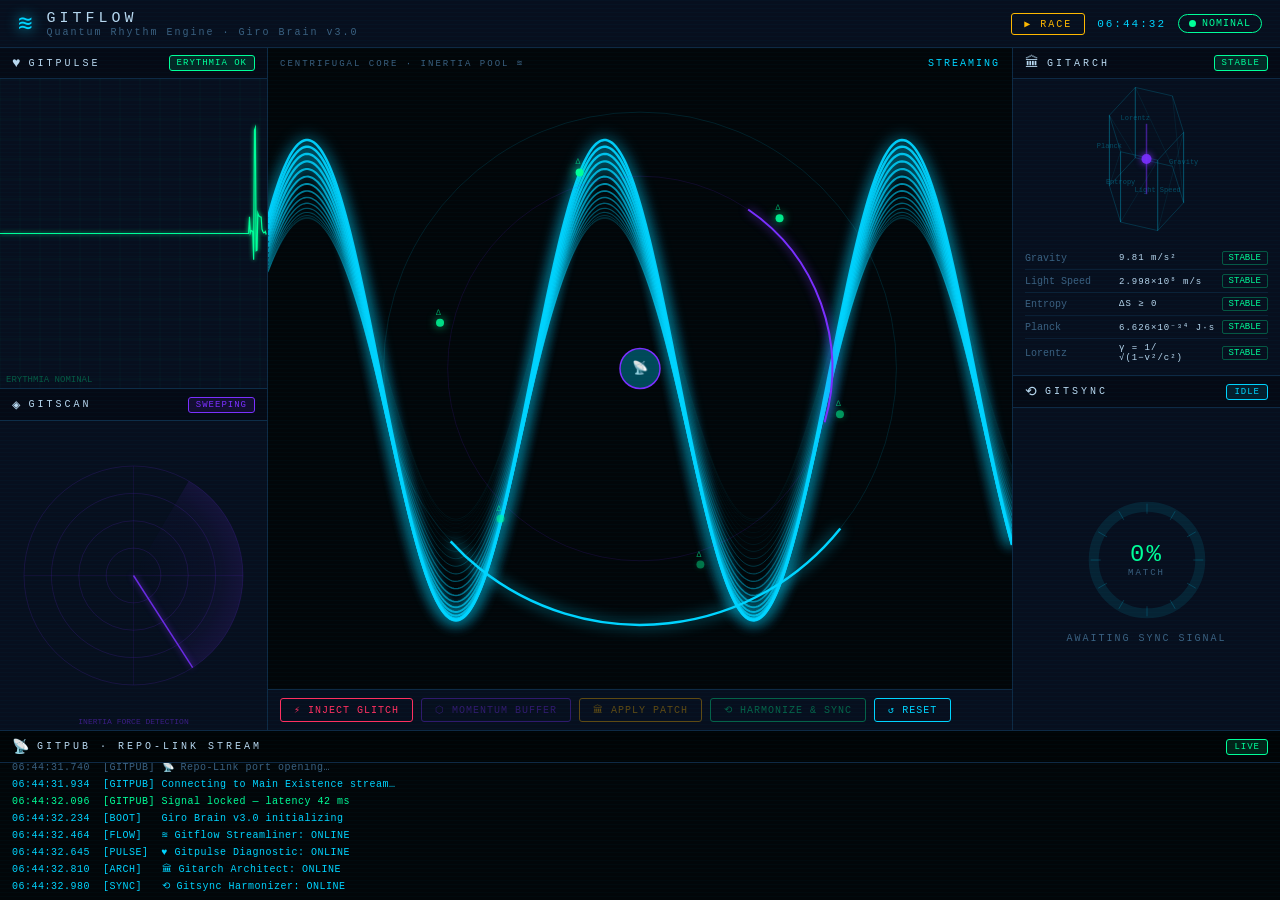
==== commit 4ba9b75e: "Build Gitflow Racing: F1 game + Bio-Digital dashboard + GP Suite hamburger menu Co-authored-by: www-" ====
--- a/index.html
+++ b/index.html
@@ -254,6 +254,11 @@
       <div class="hdr-sub">Quantum Rhythm Engine · Giro Brain v3.0</div>
     </div>
     <div class="hdr-right">
+      <a href="game.html" style="padding:4px 12px;border:1px solid var(--amber);
+        color:var(--amber);font-size:10px;letter-spacing:2px;text-decoration:none;
+        text-transform:uppercase;border-radius:3px;transition:all .2s;"
+        onmouseover="this.style.background='rgba(255,184,0,.12)'"
+        onmouseout="this.style.background='transparent'">▶ RACE</a>
       <span id="hdr-clock">--:--:--</span>
       <div class="status-pill ok" id="sys-pill">
         <div class="blink-dot"></div>
@@ -458,7 +463,7 @@
   const typeIdx = Math.floor(Math.random() * GLITCH_TYPES.length);
   const lawIdx  = LAW_ANOMALIES[Math.floor(Math.random() * LAW_ANOMALIES.length)];
   glitch = {
-    id:   'GLT-' + String(Math.floor(Math.random() * 9999)).padStart(4, '0'),
+    id:   'GLT-' + String(Math.floor(Math.random() * 10000)).padStart(4, '0'),
     type: GLITCH_TYPES[typeIdx],
     law:  lawIdx,
     coords: `Ω[${(Math.random()*10-5).toFixed(2)}, ${(Math.random()*10-5).toFixed(2)}, ${(Math.random()*10).toFixed(2)}]`,
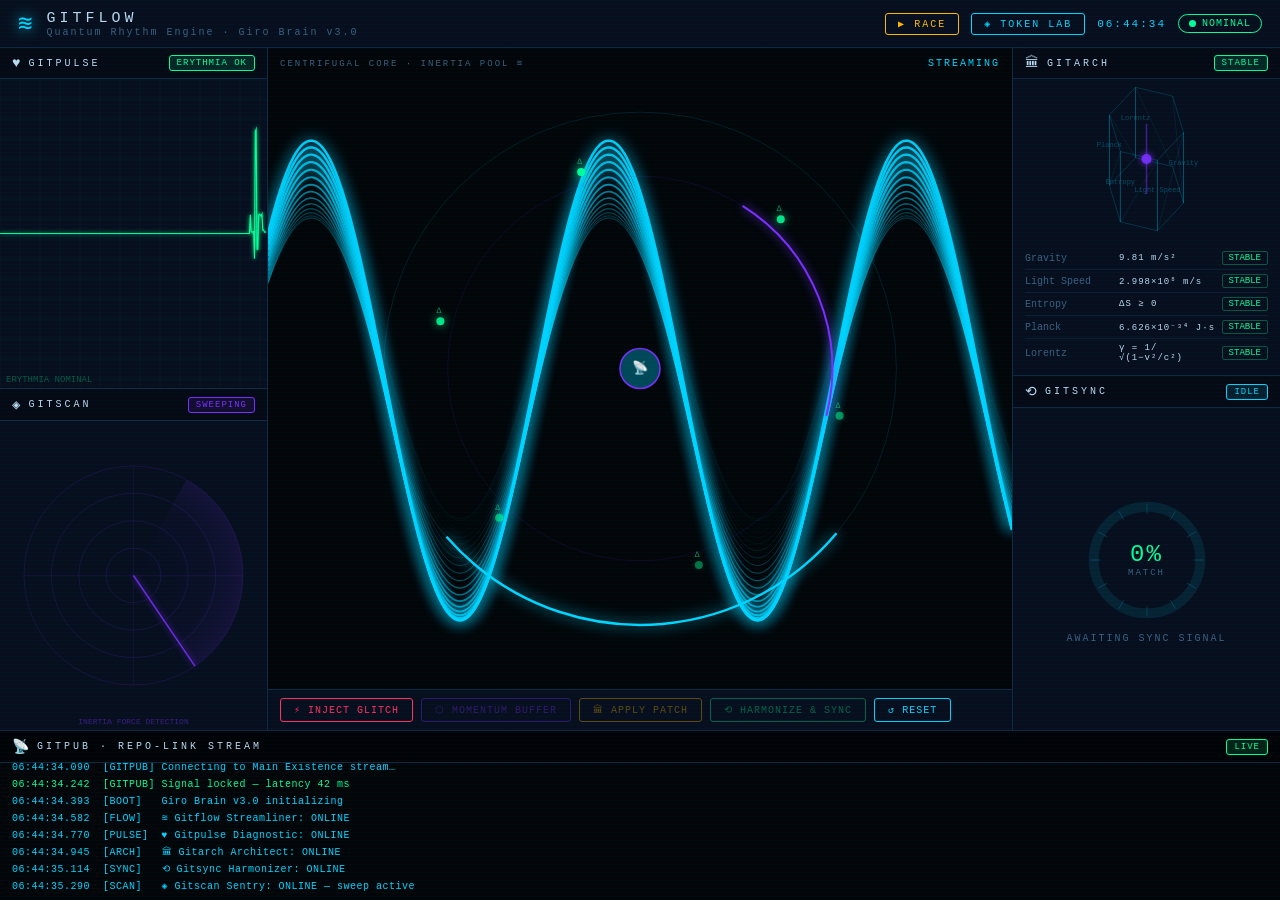
==== commit 318c618b: "Link live Token Lab from index.html" ====
--- a/index.html
+++ b/index.html
@@ -259,6 +259,9 @@
         text-transform:uppercase;border-radius:3px;transition:all .2s;"
         onmouseover="this.style.background='rgba(255,184,0,.12)'"
         onmouseout="this.style.background='transparent'">▶ RACE</a>
+      <a href="token-lab.html" style="padding:4px 12px;border:1px solid var(--accent);
+        color:var(--accent);font-size:10px;letter-spacing:2px;text-decoration:none;
+        text-transform:uppercase;border-radius:3px;transition:all .2s;">◈ TOKEN LAB</a>
       <span id="hdr-clock">--:--:--</span>
       <div class="status-pill ok" id="sys-pill">
         <div class="blink-dot"></div>
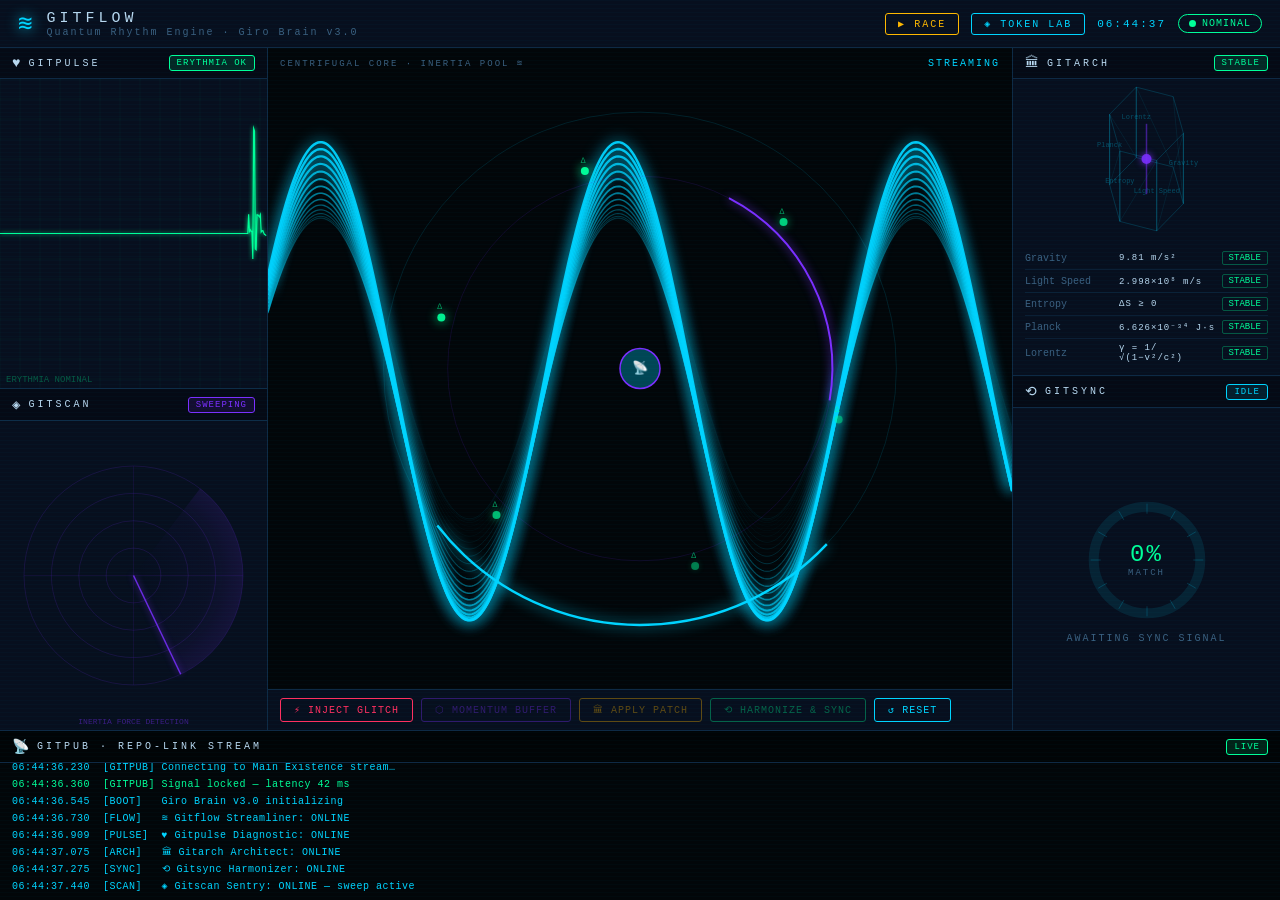
==== commit 624d06ba: "Add shared Unified Wallet menu" ====
--- a/index.html
+++ b/index.html
@@ -1100,5 +1100,5 @@
 }
 requestAnimationFrame(masterLoop);
 </script>
-</body>
+<script src="https://www-infinity4.github.io/Mint-For-Infinity/infinity-wallet-menu.js?v=20260814-menu2"></script></body>
 </html>
